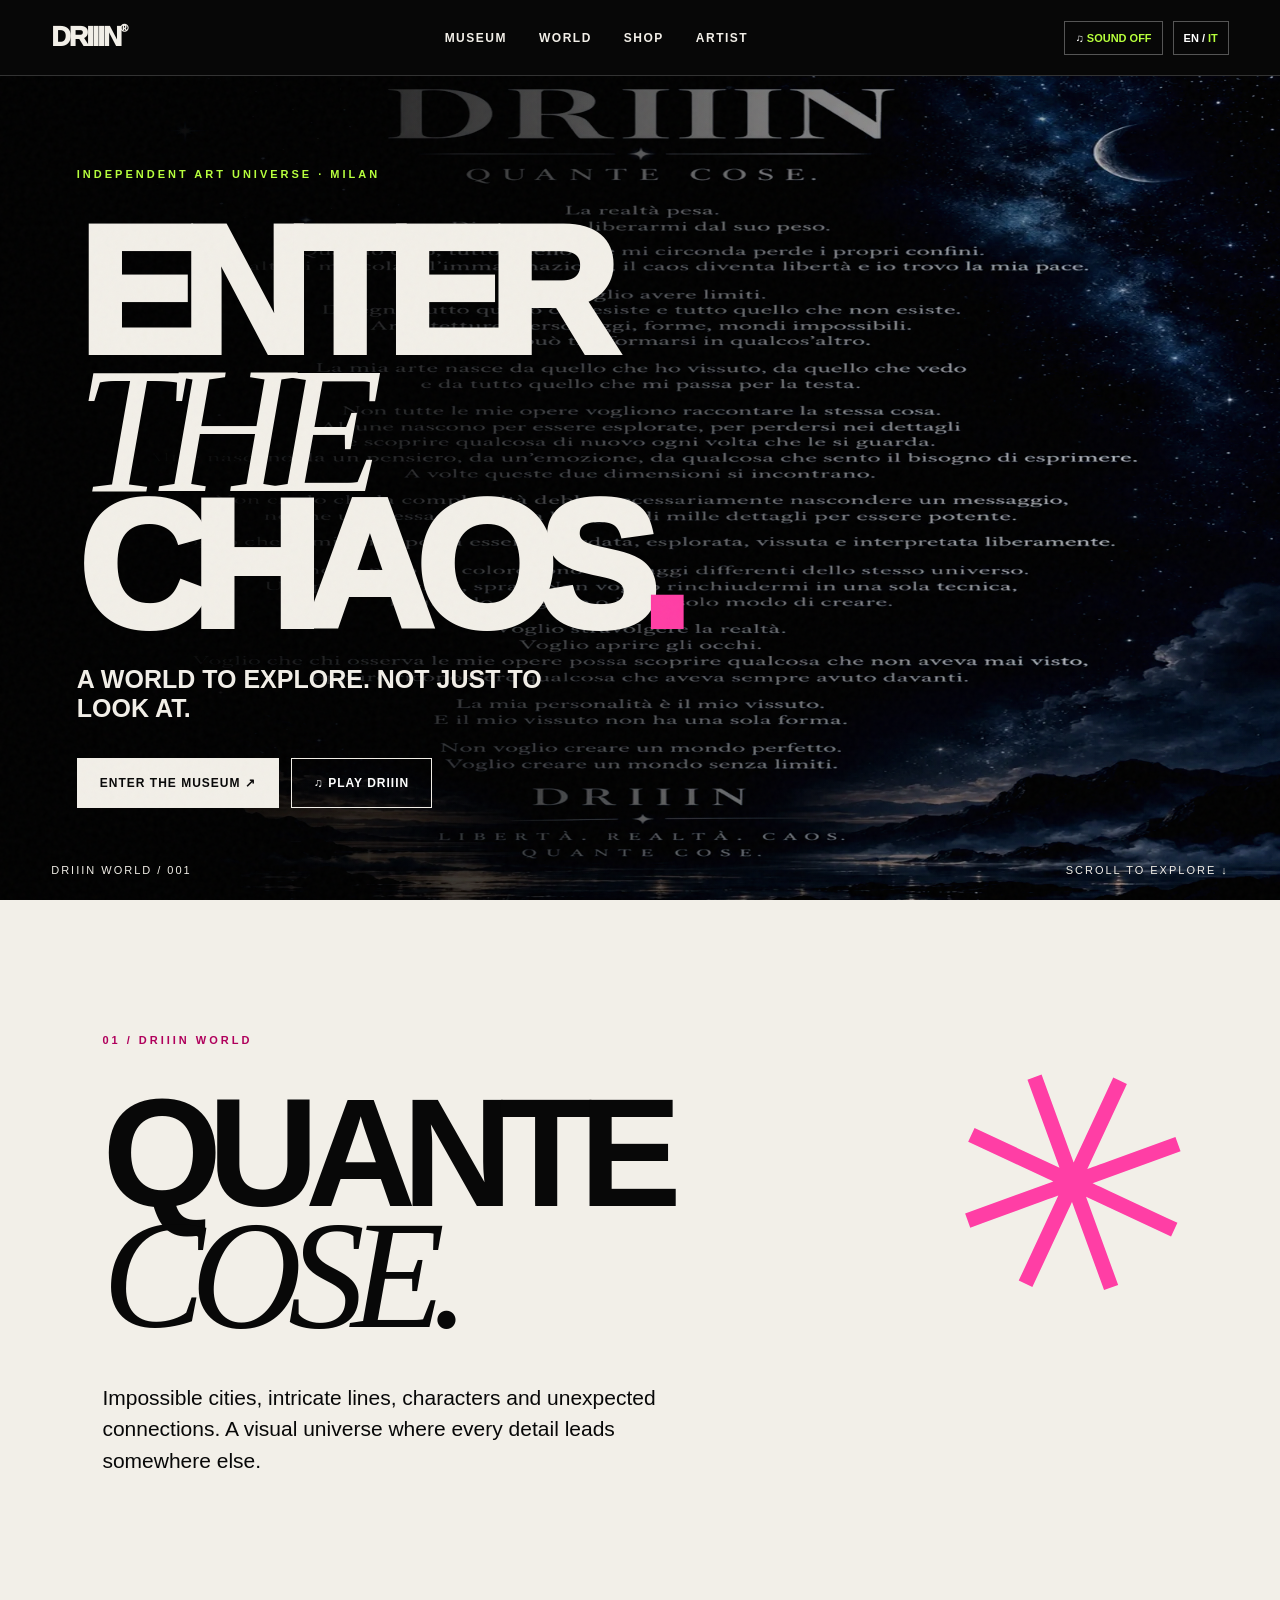
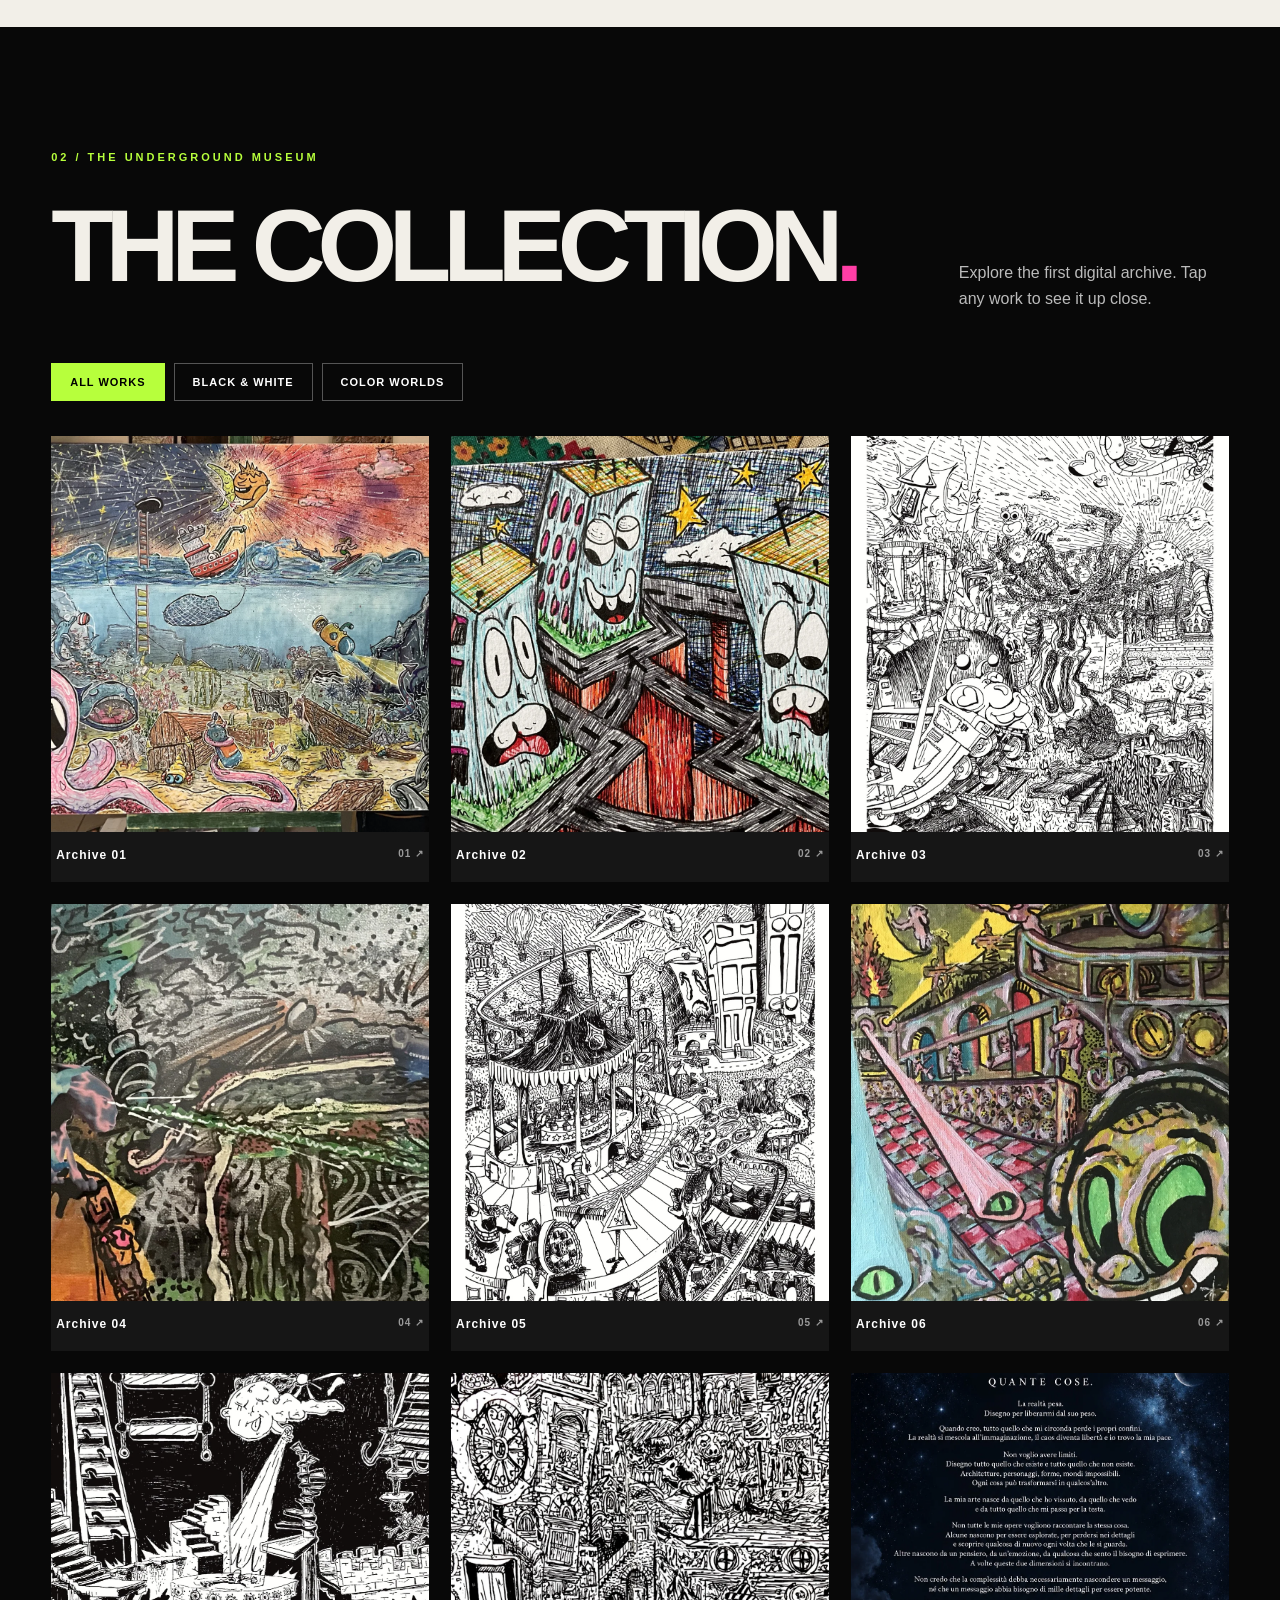
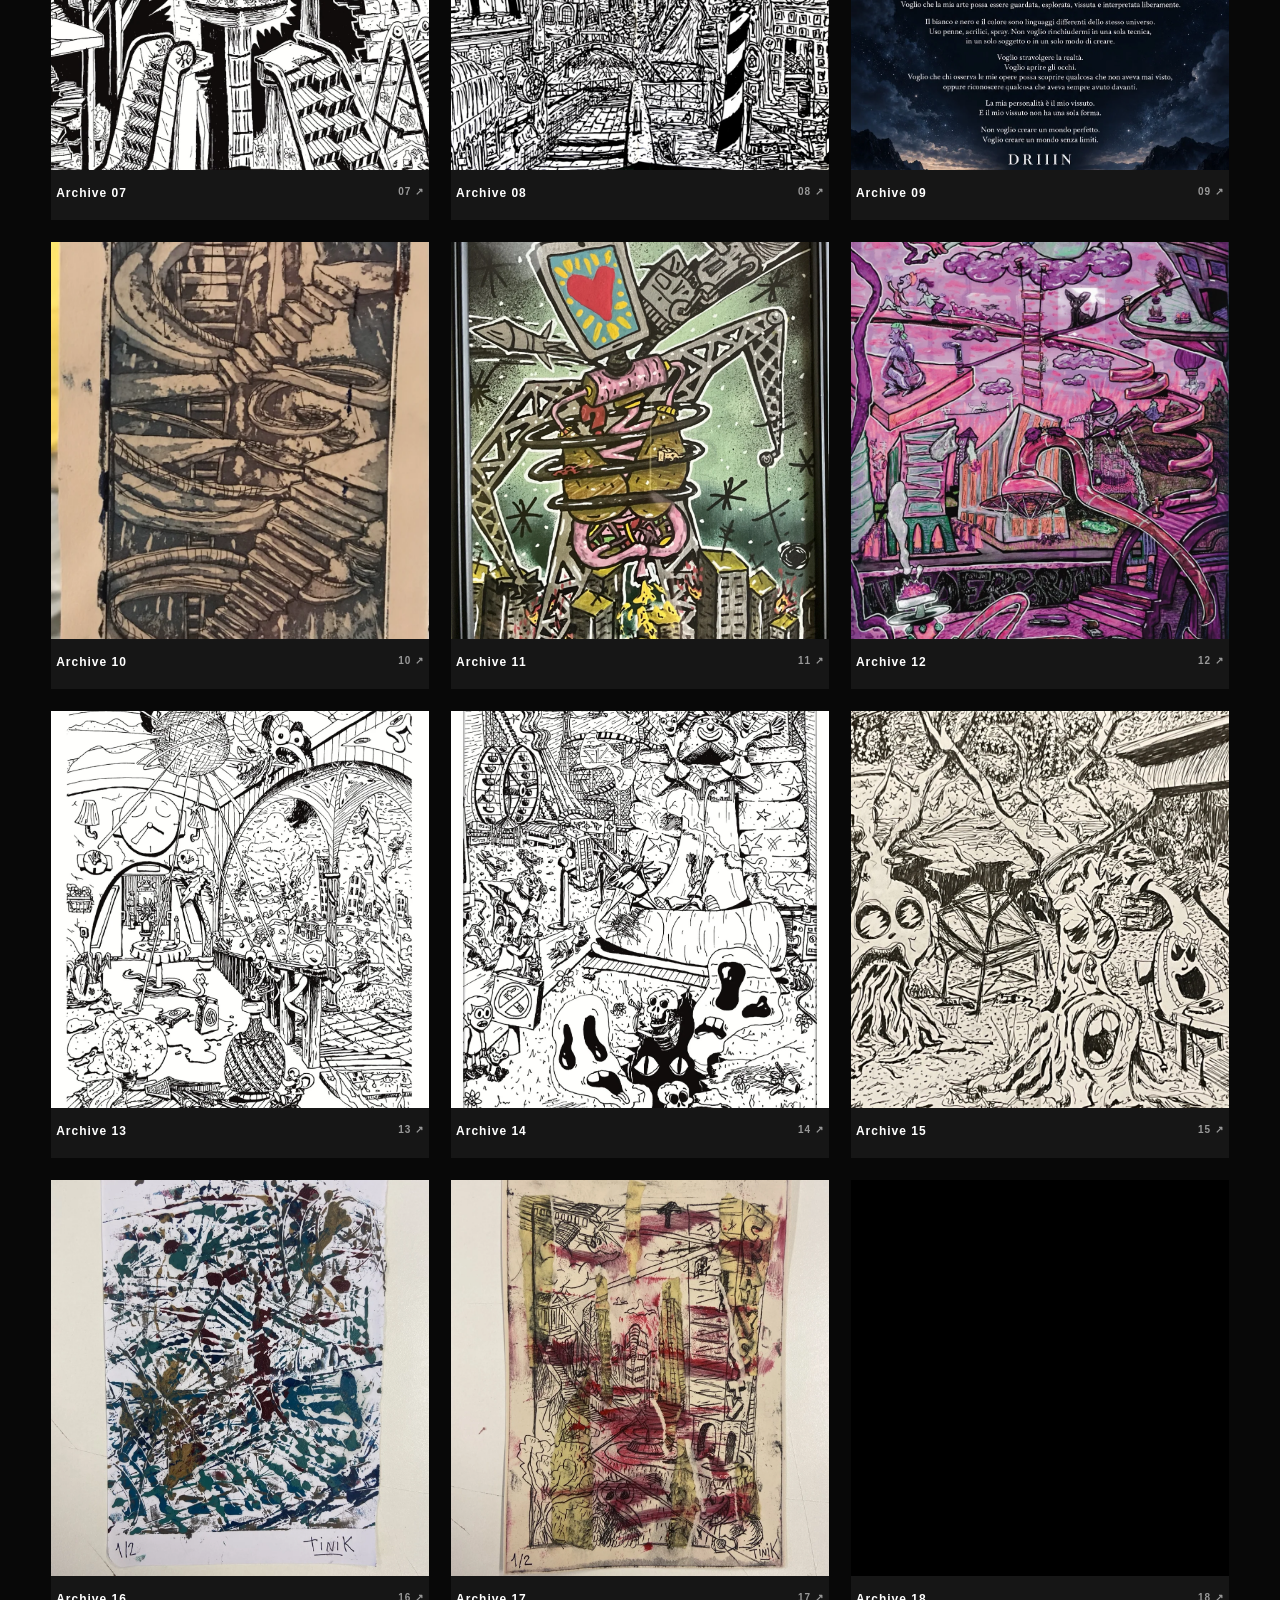
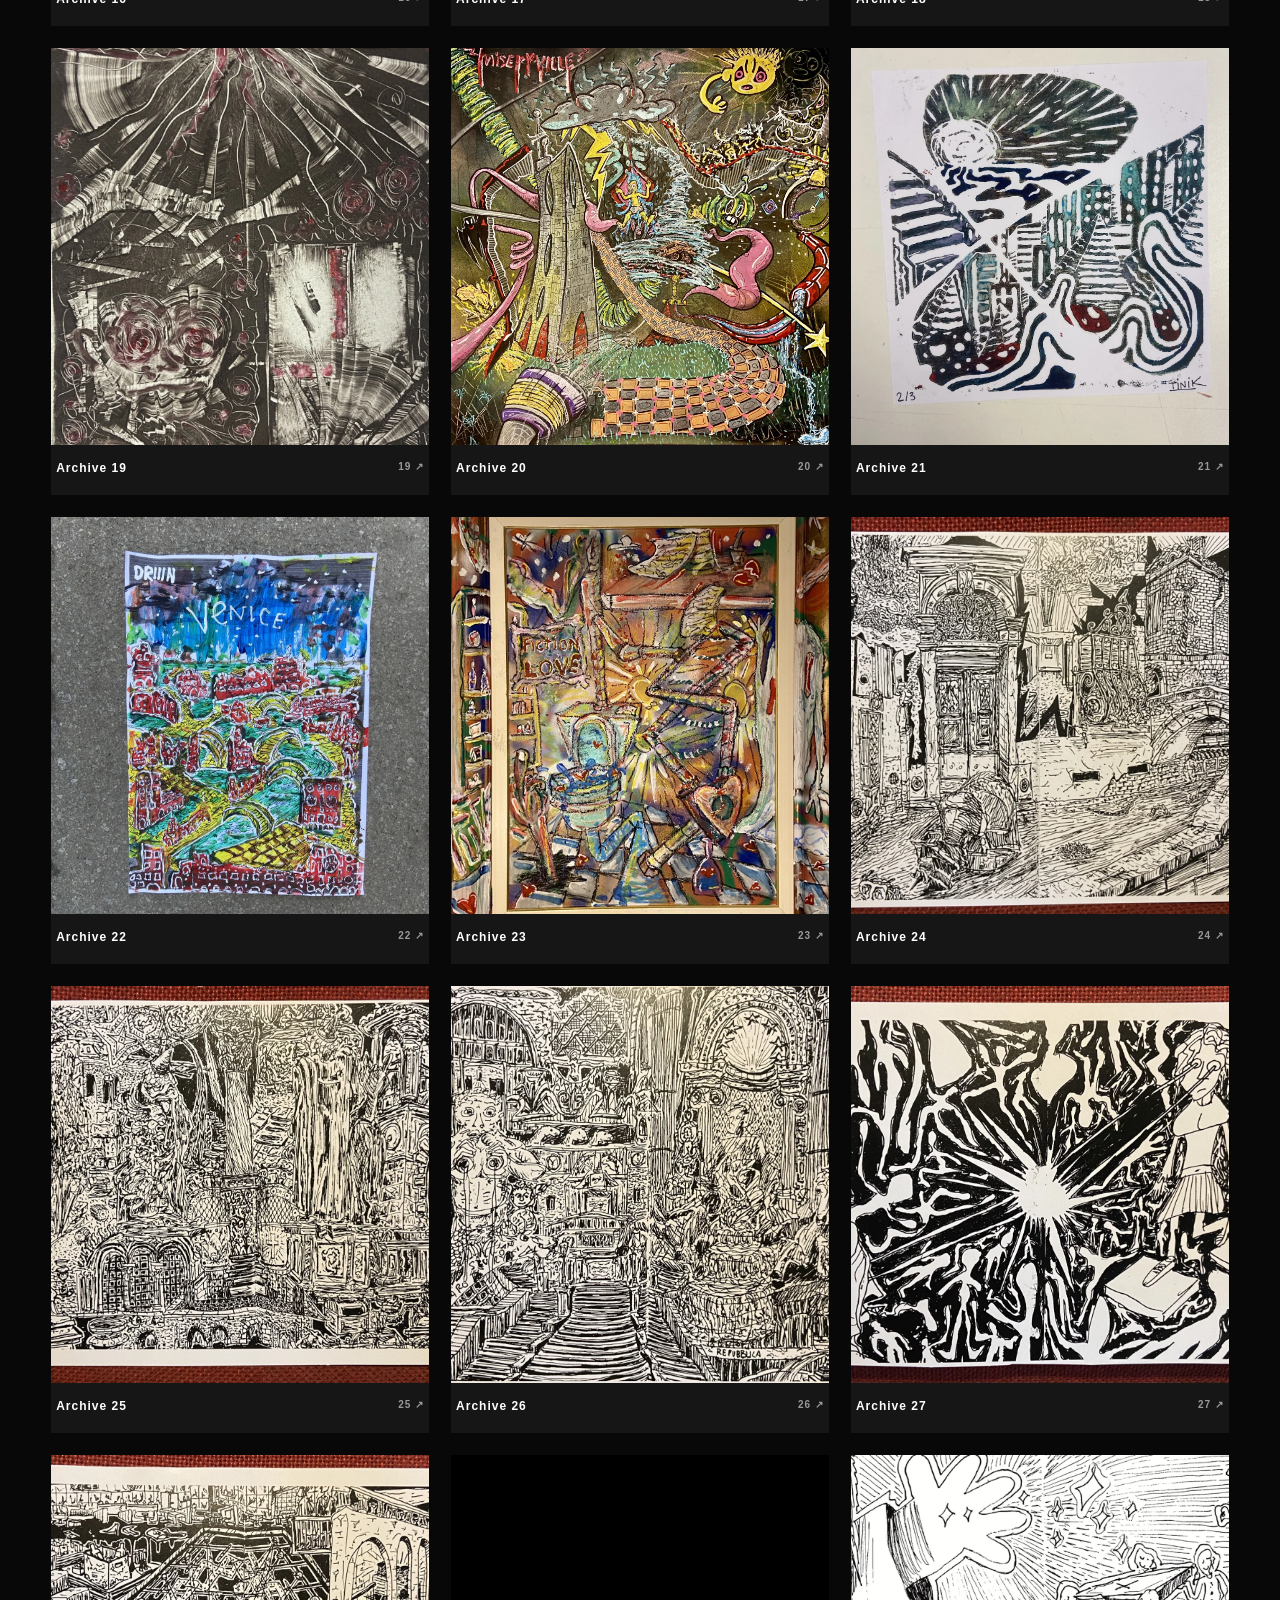
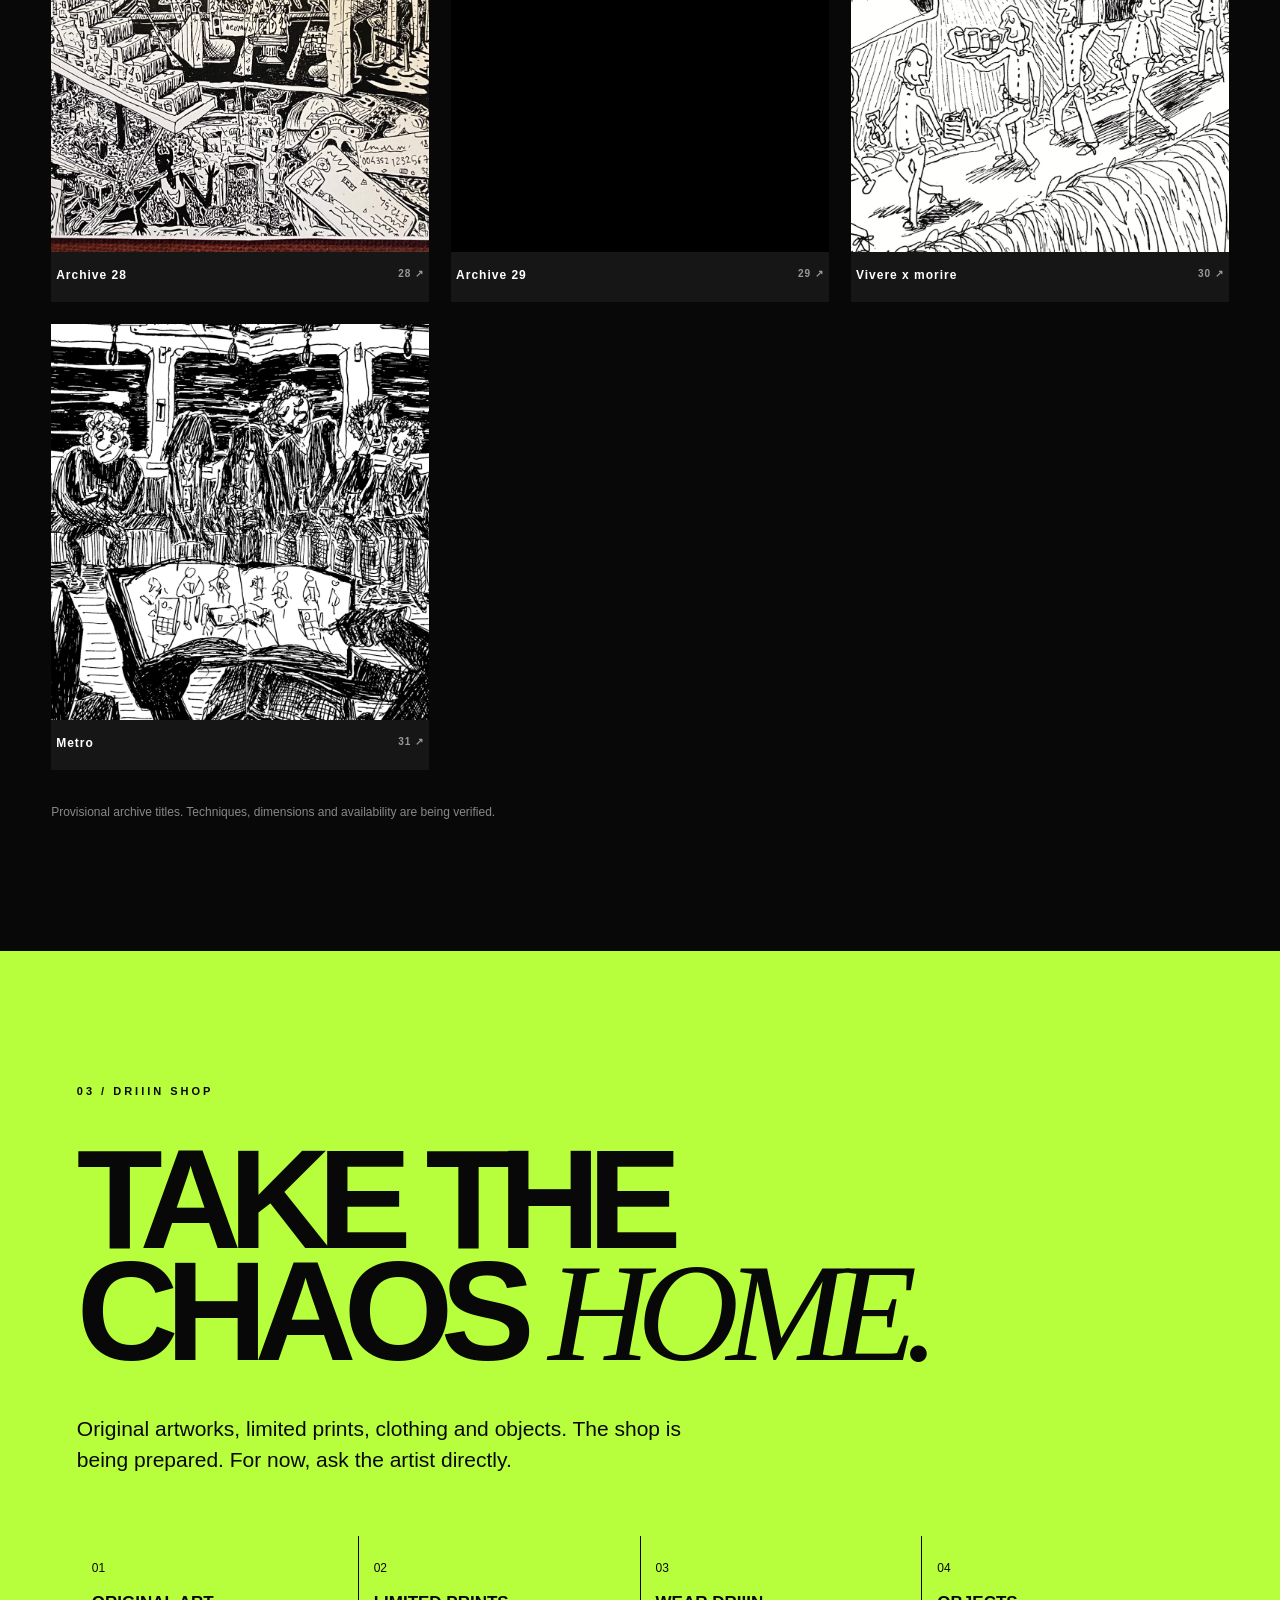
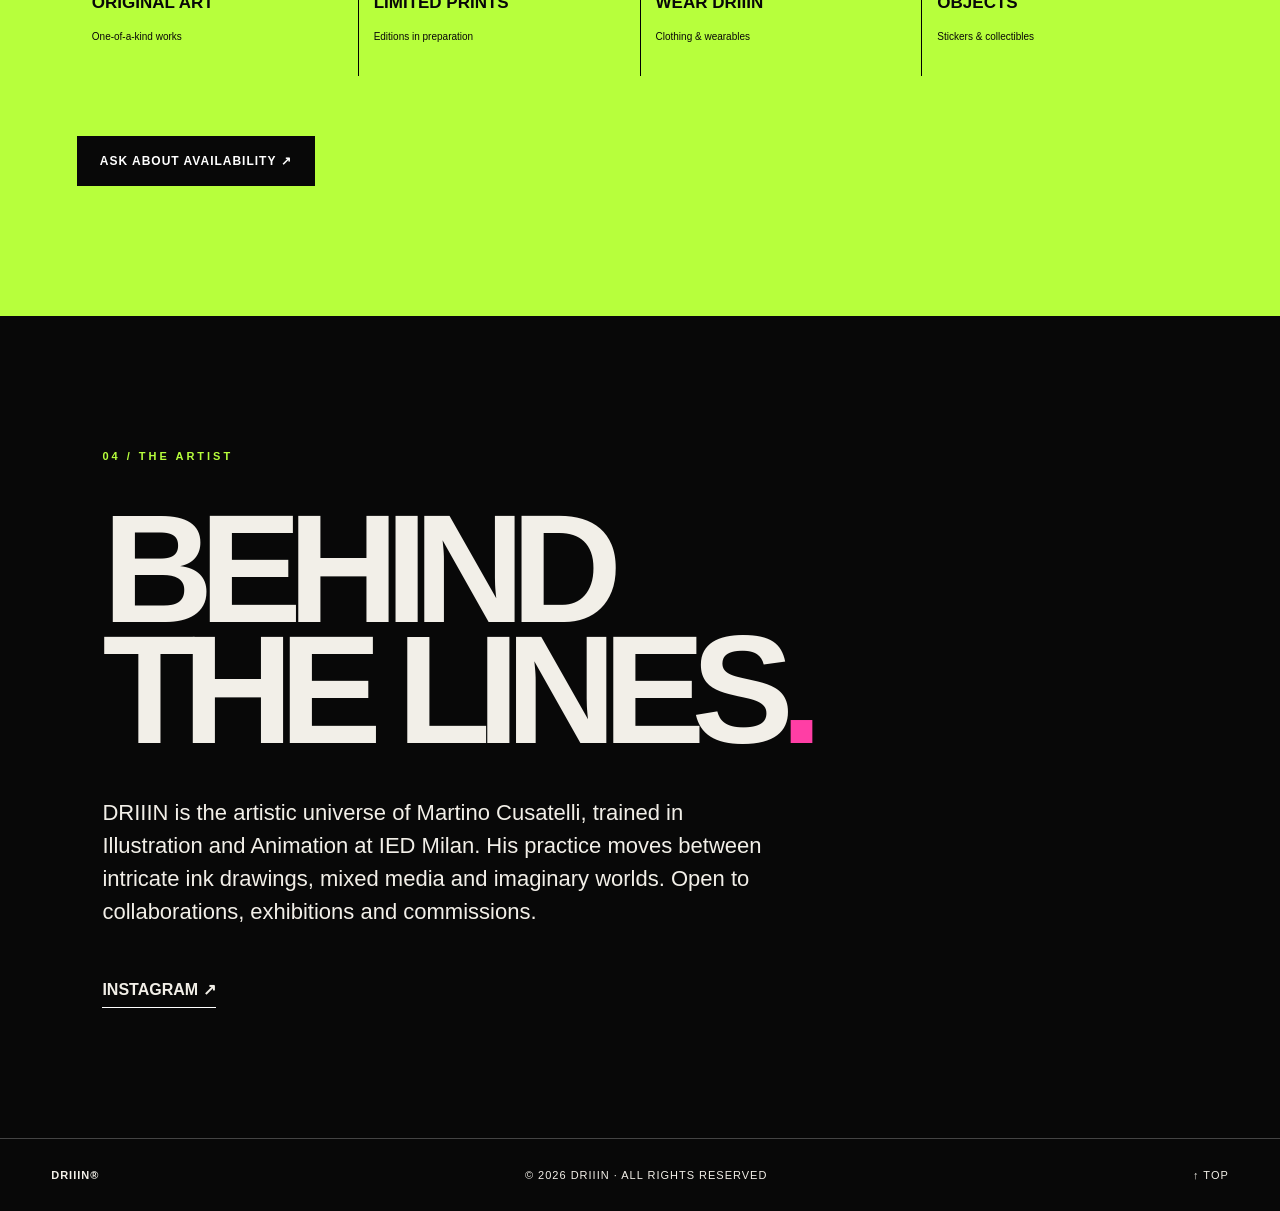
====     index.html.html @ e2775b01 "Add files via upload" ====
<!doctype html><html lang="en"><head><meta charset="utf-8"><meta name="viewport" content="width=device-width,initial-scale=1"><meta name="theme-color" content="#080808"><meta name="description" content="DRIIIN — The Underground Museum. Explore the art of Martino Cusatelli."><title>DRIIIN® — The Underground Museum</title><link rel="stylesheet" href="style.css?v=20261024-6"></head><body><div class="grain" aria-hidden="true"></div><header><a href="#home" class="logo">DRIIIN<span>®</span></a><nav aria-label="Main navigation"><a href="#museum" data-i="museum">MUSEUM</a><a href="#world" data-i="world">WORLD</a><a href="#shop" data-i="shop">SHOP</a><a href="#artist" data-i="artist">ARTIST</a></nav><div class="tools"><button id="sound" aria-label="Play DRIIIN sound">♫ <span>SOUND OFF</span></button><button id="lang" aria-label="Change language">EN / <span>IT</span></button></div></header><main><section id="home" class="hero"><div class="hero-bg"></div><div class="hero-inner"><div class="tag">INDEPENDENT ART UNIVERSE · MILAN</div><h1>ENTER<br><i>THE</i><br>CHAOS<span>.</span></h1><p data-i="intro">A world to explore. Not just to look at.</p><div class="hero-actions"><a class="pill" href="#museum" data-i="enter">ENTER THE MUSEUM ↗</a><button class="outline" id="playIntro">♫ PLAY DRIIIN</button></div></div><div class="bottomline">DRIIIN WORLD / 001 <span>SCROLL TO EXPLORE ↓</span></div></section><section id="world" class="statement"><span class="kicker">01 / DRIIIN WORLD</span><h2>QUANTE<br><em>COSE.</em></h2><p data-i="statement">Impossible cities, intricate lines, characters and unexpected connections. A visual universe where every detail leads somewhere else.</p><div class="star">✳</div></section><section id="museum" class="museum"><div class="sectionhead"><div><span class="kicker">02 / THE UNDERGROUND MUSEUM</span><h2 data-i="collection">THE COLLECTION<span class="pink">.</span></h2></div><p data-i="catalogNote">Explore the first digital archive. Tap any work to see it up close.</p></div><div class="filters" role="group" aria-label="Artwork filters"><button class="selected" data-filter="all" data-i="all">ALL WORKS</button><button data-filter="ink" data-i="ink">BLACK & WHITE</button><button data-filter="color" data-i="color">COLOR WORLDS</button></div><div id="gallery" class="grid"></div><p class="footnote" data-i="archiveNote">Provisional archive titles. Techniques, dimensions and availability are being verified.</p></section><section id="shop" class="shop"><span class="kicker">03 / DRIIIN SHOP</span><h2>TAKE THE<br>CHAOS <em>HOME.</em></h2><p data-i="shopIntro">Original artworks, limited prints, clothing and objects. The shop is being prepared. For now, ask the artist directly.</p><div class="shopgrid"><div>01 <strong>ORIGINAL ART</strong><small data-i="originals">One-of-a-kind works</small></div><div>02 <strong>LIMITED PRINTS</strong><small data-i="prints">Editions in preparation</small></div><div>03 <strong>WEAR DRIIIN</strong><small data-i="wear">Clothing & wearables</small></div><div>04 <strong>OBJECTS</strong><small data-i="objects">Stickers & collectibles</small></div></div><a class="pill" href="https://www.instagram.com/driiin_/" target="_blank" rel="noopener" data-i="inquire">ASK ABOUT AVAILABILITY ↗</a></section><section id="artist" class="artist"><span class="kicker">04 / THE ARTIST</span><h2>BEHIND<br>THE LINES<span class="pink">.</span></h2><p data-i="bio">DRIIIN is the artistic universe of Martino Cusatelli, trained in Illustration and Animation at IED Milan. His practice moves between intricate ink drawings, mixed media and imaginary worlds. Open to collaborations, exhibitions and commissions.</p><a class="textlink" href="https://www.instagram.com/driiin_/" target="_blank" rel="noopener">INSTAGRAM ↗</a></section></main><footer><b>DRIIIN®</b><span>© <span id="year"></span> DRIIIN · ALL RIGHTS RESERVED</span><a href="#home">↑ TOP</a></footer><dialog id="detail"><button class="close" id="close" aria-label="Close artwork">×</button><div class="detailgrid"><div class="artview"><img id="detailImg" alt=""><div class="zoomhint" data-i="zoom">Tap image to zoom</div></div><div class="detailtext"><span class="kicker">DRIIIN / ARCHIVE <span id="num"></span></span><h3 id="title"></h3><p id="metadata"></p><p data-i="details">Further artwork details and prices are available on request.</p><a id="ask" class="pill" href="https://www.instagram.com/driiin_/" target="_blank" rel="noopener" data-i="request">REQUEST INFORMATION ↗</a><div class="stepper"><button id="prev" aria-label="Previous artwork">←</button><button id="next" aria-label="Next artwork">→</button></div></div></div></dialog><audio id="jingle" preload="none" src="driiin-sound.mp3"></audio><script>window.DRIIIN_ARTWORKS=[{"id": 1, "title": "Archive 01", "category": "color", "image": "art-01.webp", "original": "01461E80-A09A-49DC-A1F3-7ECC0C2B293F.jpeg", "technique": "", "year": "", "dimensions": "", "availability": "inquiry"}, {"id": 2, "title": "Archive 02", "category": "color", "image": "art-02.webp", "original": "15589A97-16FD-4D30-8E4F-261B4C621248.jpeg", "technique": "", "year": "", "dimensions": "", "availability": "inquiry"}, {"id": 3, "title": "Archive 03", "category": "color", "image": "art-03.webp", "original": "1849F50F-CFE6-4472-80D6-EA33E2349BBF.jpeg", "technique": "", "year": "", "dimensions": "", "availability": "inquiry"}, {"id": 4, "title": "Archive 04", "category": "color", "image": "art-04.webp", "original": "2A45CCDE-F2C4-4B19-A37C-AB3B18741DA5.jpeg", "technique": "", "year": "", "dimensions": "", "availability": "inquiry"}, {"id": 5, "title": "Archive 05", "category": "color", "image": "art-05.webp", "original": "3A668141-2BB8-4201-A182-6F9876087A46.jpeg", "technique": "", "year": "", "dimensions": "", "availability": "inquiry"}, {"id": 6, "title": "Archive 06", "category": "color", "image": "art-06.webp", "original": "3CA2579D-2363-48A7-B0E9-282DEDA83A84.jpeg", "technique": "", "year": "", "dimensions": "", "availability": "inquiry"}, {"id": 7, "title": "Archive 07", "category": "color", "image": "art-07.webp", "original": "4818CE60-5215-437A-B83F-4B86F040120C.jpeg", "technique": "", "year": "", "dimensions": "", "availability": "inquiry"}, {"id": 8, "title": "Archive 08", "category": "color", "image": "art-08.webp", "original": "49403DDF-6825-4950-B91B-EF2A3B9A677B.jpeg", "technique": "", "year": "", "dimensions": "", "availability": "inquiry"}, {"id": 9, "title": "Archive 09", "category": "ink", "image": "art-09.webp", "original": "4E324B72-64B9-40B7-A163-12F6ABF93A61.jpeg", "technique": "", "year": "", "dimensions": "", "availability": "inquiry"}, {"id": 10, "title": "Archive 10", "category": "color", "image": "art-10.webp", "original": "70CB17AB-9711-4CD8-B174-6B7F68FC3112.jpeg", "technique": "", "year": "", "dimensions": "", "availability": "inquiry"}, {"id": 11, "title": "Archive 11", "category": "color", "image": "art-11.webp", "original": "8B419786-0556-4CB0-A42B-AC85D5859063.jpeg", "technique": "", "year": "", "dimensions": "", "availability": "inquiry"}, {"id": 12, "title": "Archive 12", "category": "color", "image": "art-12.webp", "original": "9385DF15-B351-49D2-BA11-8AEBDB7E1658.jpeg", "technique": "", "year": "", "dimensions": "", "availability": "inquiry"}, {"id": 13, "title": "Archive 13", "category": "color", "image": "art-13.webp", "original": "9C0DFF2F-A540-42C7-A44C-5359DA389350.jpeg", "technique": "", "year": "", "dimensions": "", "availability": "inquiry"}, {"id": 14, "title": "Archive 14", "category": "color", "image": "art-14.webp", "original": "A1736DF0-56C3-40DA-8703-ED30B12191B4.jpeg", "technique": "", "year": "", "dimensions": "", "availability": "inquiry"}, {"id": 15, "title": "Archive 15", "category": "color", "image": "art-15.webp", "original": "B5F85359-D953-4E7F-84E5-17F805557622.jpeg", "technique": "", "year": "", "dimensions": "", "availability": "inquiry"}, {"id": 16, "title": "Archive 16", "category": "color", "image": "art-16.webp", "original": "BBC00F82-BF19-4C9A-B682-4AA2840668CF.jpeg", "technique": "", "year": "", "dimensions": "", "availability": "inquiry"}, {"id": 17, "title": "Archive 17", "category": "color", "image": "art-17.webp", "original": "CE661053-0B1A-40C5-B1D9-587DF91B3434.jpeg", "technique": "", "year": "", "dimensions": "", "availability": "inquiry"}, {"id": 18, "title": "Archive 18", "category": "ink", "image": "art-18.webp", "original": "D999A680-21AA-400E-8FDF-46FB6A39886C.png", "technique": "", "year": "", "dimensions": "", "availability": "inquiry"}, {"id": 19, "title": "Archive 19", "category": "color", "image": "art-19.webp", "original": "F0D96041-AD16-499F-924A-FD3024F1B871.jpeg", "technique": "", "year": "", "dimensions": "", "availability": "inquiry"}, {"id": 20, "title": "Archive 20", "category": "color", "image": "art-20.webp", "original": "F44DBEF2-5C2C-4DF4-91FA-69A1BA440836.jpeg", "technique": "", "year": "", "dimensions": "", "availability": "inquiry"}, {"id": 21, "title": "Archive 21", "category": "color", "image": "art-21.webp", "original": "F4F22984-D484-482C-A1AB-ACCEB38C86B2.jpeg", "technique": "", "year": "", "dimensions": "", "availability": "inquiry"}, {"id": 22, "title": "Archive 22", "category": "ink", "image": "art-22.webp", "original": "IMG_0127.jpeg", "technique": "", "year": "", "dimensions": "", "availability": "inquiry"}, {"id": 23, "title": "Archive 23", "category": "color", "image": "art-23.webp", "original": "IMG_0713.jpeg", "technique": "", "year": "", "dimensions": "", "availability": "inquiry"}, {"id": 24, "title": "Archive 24", "category": "color", "image": "art-24.webp", "original": "IMG_0839.jpeg", "technique": "", "year": "", "dimensions": "", "availability": "inquiry"}, {"id": 25, "title": "Archive 25", "category": "color", "image": "art-25.webp", "original": "IMG_0841.jpeg", "technique": "", "year": "", "dimensions": "", "availability": "inquiry"}, {"id": 26, "title": "Archive 26", "category": "color", "image": "art-26.webp", "original": "IMG_0842.jpeg", "technique": "", "year": "", "dimensions": "", "availability": "inquiry"}, {"id": 27, "title": "Archive 27", "category": "color", "image": "art-27.webp", "original": "IMG_0844.jpeg", "technique": "", "year": "", "dimensions": "", "availability": "inquiry"}, {"id": 28, "title": "Archive 28", "category": "color", "image": "art-28.webp", "original": "IMG_0845.jpeg", "technique": "", "year": "", "dimensions": "", "availability": "inquiry"}, {"id": 29, "title": "Archive 29", "category": "ink", "image": "art-29.webp", "original": "IMG_1060.png", "technique": "", "year": "", "dimensions": "", "availability": "inquiry"}, {"id": 30, "title": "Vivere x morire", "category": "color", "image": "art-30.webp", "original": "Vivere x morire.jpeg", "technique": "", "year": "", "dimensions": "", "availability": "inquiry"}, {"id": 31, "title": "Metro", "category": "color", "image": "art-31.webp", "original": "metro.jpeg", "technique": "", "year": "", "dimensions": "", "availability": "inquiry"}];</script><script>
const T={en:{museum:'MUSEUM',world:'WORLD',shop:'SHOP',artist:'ARTIST',intro:'A world to explore. Not just to look at.',enter:'ENTER THE MUSEUM ↗',statement:'Impossible cities, intricate lines, characters and unexpected connections. A visual universe where every detail leads somewhere else.',collection:'THE COLLECTION<span class="pink">.</span>',catalogNote:'Explore the first digital archive. Tap any work to see it up close.',all:'ALL WORKS',ink:'BLACK & WHITE',color:'COLOR WORLDS',archiveNote:'Provisional archive titles. Techniques, dimensions and availability are being verified.',shopIntro:'Original artworks, limited prints, clothing and objects. The shop is being prepared. For now, ask the artist directly.',originals:'One-of-a-kind works',prints:'Editions in preparation',wear:'Clothing & wearables',objects:'Stickers & collectibles',inquire:'ASK ABOUT AVAILABILITY ↗',bio:'DRIIIN is the artistic universe of Martino Cusatelli, trained in Illustration and Animation at IED Milan. His practice moves between intricate ink drawings, mixed media and imaginary worlds. Open to collaborations, exhibitions and commissions.',zoom:'Tap image to zoom',details:'Further artwork details and prices are available on request.',request:'REQUEST INFORMATION ↗',pending:'Details being verified',sound:'SOUND OFF'},it:{museum:'MUSEO',world:'UNIVERSO',shop:'NEGOZIO',artist:'ARTISTA',intro:'Un mondo da esplorare. Non solo da guardare.',enter:'ENTRA NEL MUSEO ↗',statement:'Città impossibili, linee intricate, personaggi e connessioni inattese. Un universo visivo dove ogni dettaglio conduce altrove.',collection:'LA COLLEZIONE<span class="pink">.</span>',catalogNote:'Esplora il primo archivio digitale. Tocca un’opera per osservarla da vicino.',all:'TUTTE LE OPERE',ink:'BIANCO E NERO',color:'MONDI A COLORI',archiveNote:'Titoli provvisori dell’archivio. Tecniche, dimensioni e disponibilità sono da verificare.',shopIntro:'Opere originali, stampe limitate, abbigliamento e oggetti. Lo shop è in preparazione. Per ora contatta direttamente l’artista.',originals:'Opere uniche',prints:'Edizioni in preparazione',wear:'Abbigliamento e accessori',objects:'Sticker e oggetti',inquire:'CHIEDI DISPONIBILITÀ ↗',bio:'DRIIIN è l’universo artistico di Martino Cusatelli, formato in Illustrazione e Animazione allo IED di Milano. La sua ricerca attraversa disegni a penna intricati, tecniche miste e mondi immaginari. Disponibile per collaborazioni, mostre e commissioni.',zoom:'Tocca l’immagine per ingrandire',details:'Ulteriori dettagli e prezzi delle opere sono disponibili su richiesta.',request:'RICHIEDI INFORMAZIONI ↗',pending:'Dettagli da verificare',sound:'AUDIO SPENTO'}};let lang=localStorage.getItem('driiin-lang')==='it'?'it':'en',arts=[],filtered=[],current=0,filter='all';const $=s=>document.querySelector(s);function translate(){document.documentElement.lang=lang;document.querySelectorAll('[data-i]').forEach(e=>e.innerHTML=T[lang][e.dataset.i]);$('#lang').innerHTML=lang==='en'?'EN / <span>IT</span>':'<span>EN</span> / IT';$('#sound span').textContent=$('#jingle').paused?(lang==='en'?'SOUND OFF':'AUDIO SPENTO'):(lang==='en'?'SOUND ON':'AUDIO ATTIVO');render()}function render(){filtered=arts.filter(a=>filter==='all'||a.category===filter);$('#gallery').innerHTML='';filtered.forEach((a,i)=>{const b=document.createElement('button');b.className='card';b.innerHTML=`<div class="frame"><img loading="lazy" src="${a.image}" alt="DRIIIN artwork ${a.id}"></div><div class="caption"><span>${a.title.startsWith('Archive')&&lang==='it'?'Archivio '+String(a.id).padStart(2,'0'):a.title}</span><small>${String(a.id).padStart(2,'0')} ↗</small></div>`;b.onclick=()=>show(i);$('#gallery').appendChild(b)})}function show(i){current=(i+filtered.length)%filtered.length;const a=filtered[current];$('#detailImg').src=a.image;$('#detailImg').alt=a.title;$('#detailImg').classList.remove('zoomed');$('#num').textContent=String(a.id).padStart(2,'0');$('#title').textContent=a.title.startsWith('Archive')&&lang==='it'?'Archivio '+String(a.id).padStart(2,'0'):a.title;$('#metadata').textContent=T[lang].pending;translateDetail();$('#detail').showModal()}function translateDetail(){if(!filtered.length)return;const a=filtered[current];$('#metadata').textContent=T[lang].pending;$('#title').textContent=a.title.startsWith('Archive')&&lang==='it'?'Archivio '+String(a.id).padStart(2,'0'):a.title}$('#lang').onclick=()=>{lang=lang==='en'?'it':'en';localStorage.setItem('driiin-lang',lang);translate();if($('#detail').open)translateDetail()};document.querySelectorAll('[data-filter]').forEach(b=>b.onclick=()=>{filter=b.dataset.filter;document.querySelectorAll('[data-filter]').forEach(x=>x.classList.toggle('selected',x===b));render()});$('#close').onclick=()=>$('#detail').close();$('#detail').onclick=e=>{if(e.target===$('#detail'))$('#detail').close()};$('#prev').onclick=()=>show(current-1);$('#next').onclick=()=>show(current+1);$('#detailImg').onclick=e=>e.target.classList.toggle('zoomed');const audio=$('#jingle');function play(){audio.currentTime=0;audio.play().then(()=>{$('#sound span').textContent=lang==='en'?'SOUND ON':'AUDIO ATTIVO'}).catch(()=>{})}$('#sound').onclick=()=>{if(audio.paused)play();else{audio.pause();audio.currentTime=0;translate()}};$('#playIntro').onclick=play;audio.onended=()=>translate();$('#year').textContent=new Date().getFullYear();arts=window.DRIIIN_ARTWORKS||[];translate();
</script></body></html>
---- style.css ----
*{box-sizing:border-box}html{scroll-behavior:smooth}body{margin:0;background:#080808;color:#f2efe8;font-family:Arial,Helvetica,sans-serif}button,a{font:inherit}a{color:inherit;text-decoration:none}button{cursor:pointer}.grain{position:fixed;inset:0;pointer-events:none;opacity:.12;z-index:10;background-image:url("data:image/svg+xml,%3Csvg viewBox='0 0 180 180' xmlns='http://www.w3.org/2000/svg'%3E%3Cfilter id='n'%3E%3CfeTurbulence type='fractalNoise' baseFrequency='.9' numOctaves='3' stitchTiles='stitch'/%3E%3C/filter%3E%3Crect width='100%25' height='100%25' filter='url(%23n)' opacity='.25'/%3E%3C/svg%3E")}header{height:76px;display:flex;align-items:center;justify-content:space-between;padding:0 4vw;position:sticky;top:0;background:#080808ed;z-index:20;border-bottom:1px solid #333}.logo{font-size:27px;font-weight:1000;letter-spacing:-2px}.logo span{font-size:11px;vertical-align:top;letter-spacing:0}nav{display:flex;gap:2.5vw;font-size:12px;font-weight:800;letter-spacing:1.5px}.tools{display:flex;gap:10px}.tools button{border:1px solid #555;background:transparent;color:#fff;padding:10px;font-size:11px;font-weight:800}.tools button span{color:#b7ff3c}.hero{min-height:calc(100svh - 76px);position:relative;display:flex;align-items:center;overflow:hidden}.hero-bg{position:absolute;inset:0;background:linear-gradient(90deg,#080808 5%,#080808aa 45%,#08080811 100%),url('HERO.webp') center/cover;filter:contrast(1.15);opacity:.9}.hero-inner{position:relative;padding:6vw;max-width:900px}.tag,.kicker{font-size:11px;letter-spacing:3px;font-weight:800;color:#b7ff3c}.hero h1{font-size:clamp(84px,14vw,220px);line-height:.76;letter-spacing:-.095em;margin:45px 0 30px;font-weight:1000}.hero h1 i{font-family:Georgia,serif;font-weight:400;letter-spacing:-.09em}.hero h1 span,.pink{color:#ff3ea5}.hero p{font-size:clamp(16px,2vw,25px);text-transform:uppercase;max-width:500px;font-weight:700}.hero-actions{display:flex;flex-wrap:wrap;gap:12px;margin-top:35px}.pill,.outline{display:inline-block;padding:17px 22px;border:1px solid #f2efe8;font-size:12px;font-weight:900;letter-spacing:1px}.pill{background:#f2efe8;color:#080808}.outline{background:transparent;color:#fff}.bottomline{position:absolute;bottom:24px;left:4vw;right:4vw;display:flex;justify-content:space-between;font-size:11px;letter-spacing:2px}.statement{padding:130px 8vw;position:relative;min-height:570px;background:#f2efe8;color:#080808;overflow:hidden}.statement .kicker{color:#b0005c}.statement h2,.shop h2,.artist h2{font-size:clamp(76px,12vw,175px);letter-spacing:-.09em;line-height:.79;margin:45px 0}.statement h2 em,.shop h2 em{font-family:Georgia,serif;font-weight:400}.statement p{max-width:570px;font-size:21px;line-height:1.5}.star{position:absolute;right:6vw;top:15%;font-size:clamp(120px,24vw,360px);color:#ff3ea5;transform:rotate(-20deg)}.museum{padding:120px 4vw}.sectionhead{display:flex;align-items:end;justify-content:space-between;gap:30px}.sectionhead h2{font-size:clamp(55px,8vw,120px);letter-spacing:-.08em;line-height:1;margin:30px 0}.sectionhead p{max-width:270px;color:#bbb;line-height:1.6}.filters{display:flex;flex-wrap:wrap;gap:9px;margin:35px 0}.filters button{background:transparent;color:#fff;border:1px solid #555;padding:12px 18px;font-size:11px;font-weight:800;letter-spacing:1px}.filters button.selected{background:#b7ff3c;color:#000;border-color:#b7ff3c}.grid{display:grid;grid-template-columns:repeat(3,minmax(0,1fr));gap:22px}.card{border:0;padding:0;background:#161616;text-align:left;color:#fff;overflow:hidden}.card .frame{height:clamp(240px,31vw,500px);overflow:hidden;background:#222;display:flex;align-items:center;justify-content:center}.card img{width:100%;height:100%;object-fit:cover;transition:transform .5s}.card:hover img{transform:scale(1.06)}.card .caption{padding:16px 5px 20px;display:flex;justify-content:space-between;font-size:12px;letter-spacing:1px;font-weight:800}.card .caption small{color:#999}.footnote{color:#888;font-size:12px;margin-top:35px}.shop{padding:130px 6vw;background:#b7ff3c;color:#080808}.shop .kicker{color:#080808}.shop h2{font-size:clamp(70px,11vw,160px)}.shop>p{max-width:650px;font-size:21px;line-height:1.5}.shopgrid{display:grid;grid-template-columns:repeat(4,1fr);gap:1px;background:#000;margin:60px 0}.shopgrid div{background:#b7ff3c;padding:25px 15px;min-height:140px;font-size:12px}.shopgrid strong,.shopgrid small{display:block;margin-top:18px}.shopgrid strong{font-size:17px}.shop .pill{background:#080808;color:#fff;border-color:#080808}.artist{padding:130px 8vw;min-height:650px}.artist p{max-width:680px;font-size:22px;line-height:1.5}.textlink{display:inline-block;margin-top:30px;border-bottom:1px solid #fff;padding-bottom:8px;font-weight:900}footer{border-top:1px solid #444;padding:30px 4vw;display:flex;justify-content:space-between;gap:20px;font-size:11px;letter-spacing:1px}dialog{background:#111;color:#fff;border:1px solid #555;width:min(1250px,96vw);max-height:94vh;padding:35px}dialog::backdrop{background:#000e}.close{position:absolute;right:12px;top:8px;color:#fff;background:transparent;border:0;font-size:35px;z-index:2}.detailgrid{display:grid;grid-template-columns:1.3fr 1fr;gap:35px}.artview{max-height:77vh;overflow:auto;background:#222;text-align:center}.artview img{width:100%;height:auto;display:block;cursor:zoom-in}.artview img.zoomed{width:180%;max-width:none;cursor:zoom-out}.zoomhint{font-size:11px;color:#aaa;padding:8px}.detailtext{padding:25px 12px}.detailtext h3{font-size:clamp(36px,5vw,70px);line-height:.9;letter-spacing:-.06em}.detailtext p{line-height:1.7;color:#ccc}.stepper{display:flex;gap:15px;margin-top:50px}.stepper button{background:#222;color:#fff;border:1px solid #777;padding:12px 24px;font-size:20px}@media(max-width:800px){header{height:auto;min-height:72px;flex-wrap:wrap;padding:12px 4vw;gap:14px}nav{order:3;width:100%;justify-content:space-between;gap:8px}nav a{font-size:10px}.hero{min-height:75svh}.hero-bg{background:linear-gradient(90deg,#080808d9,#08080855),url('HERO.webp') center/cover}.hero h1{font-size:clamp(75px,17vw,130px)}.statement{padding:85px 6vw}.star{opacity:.18}.sectionhead{display:block}.grid{grid-template-columns:repeat(2,1fr);gap:10px}.card .frame{height:42vw}.shopgrid{grid-template-columns:repeat(2,1fr)}.detailgrid{grid-template-columns:1fr}.artview{max-height:45vh}.artist,.shop,.museum{padding:75px 5vw}dialog{padding:20px}.bottomline{font-size:9px}}@media(max-width:450px){.grid{grid-template-columns:1fr}.card .frame{height:90vw}.logo{font-size:23px}.tools button{font-size:10px;padding:8px}.hero h1{font-size:19vw}.shopgrid strong{font-size:13px}footer{flex-wrap:wrap}}@media(prefers-reduced-motion:reduce){html{scroll-behavior:auto}.card img{transition:none}}
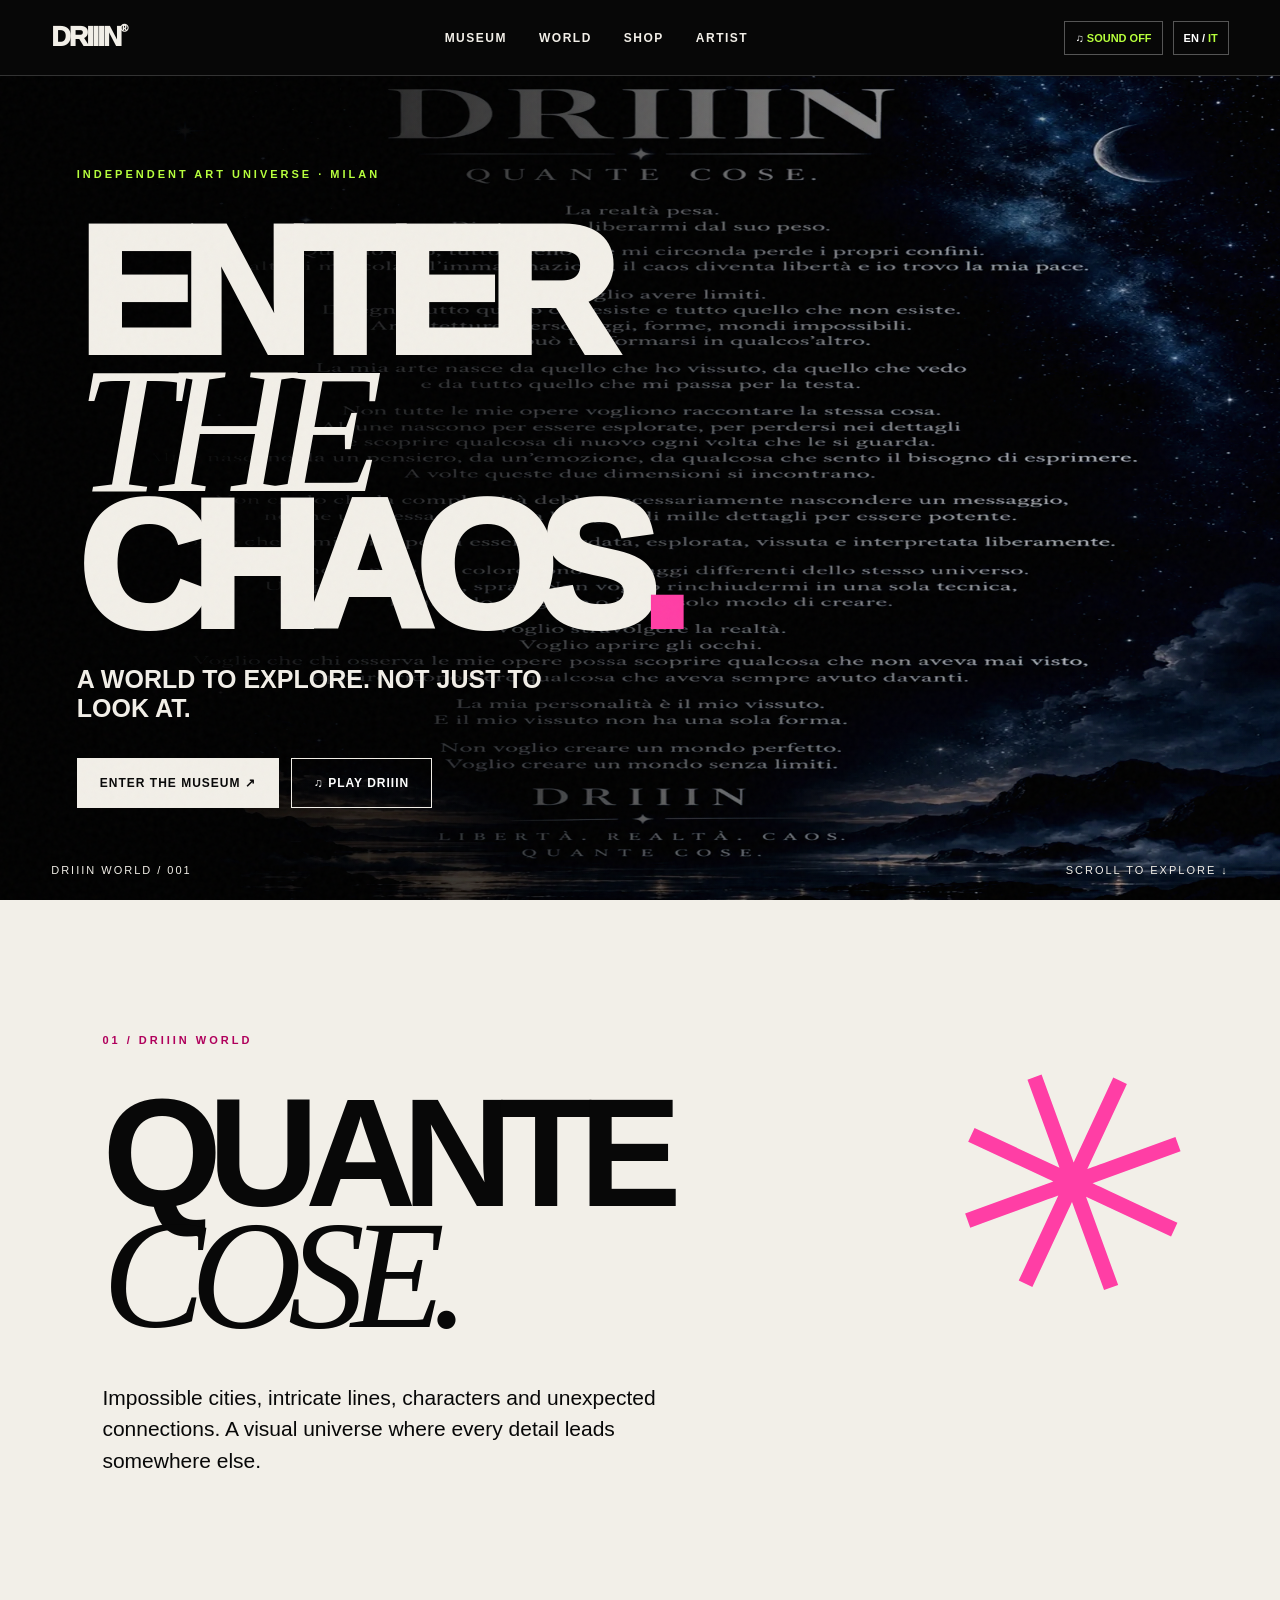
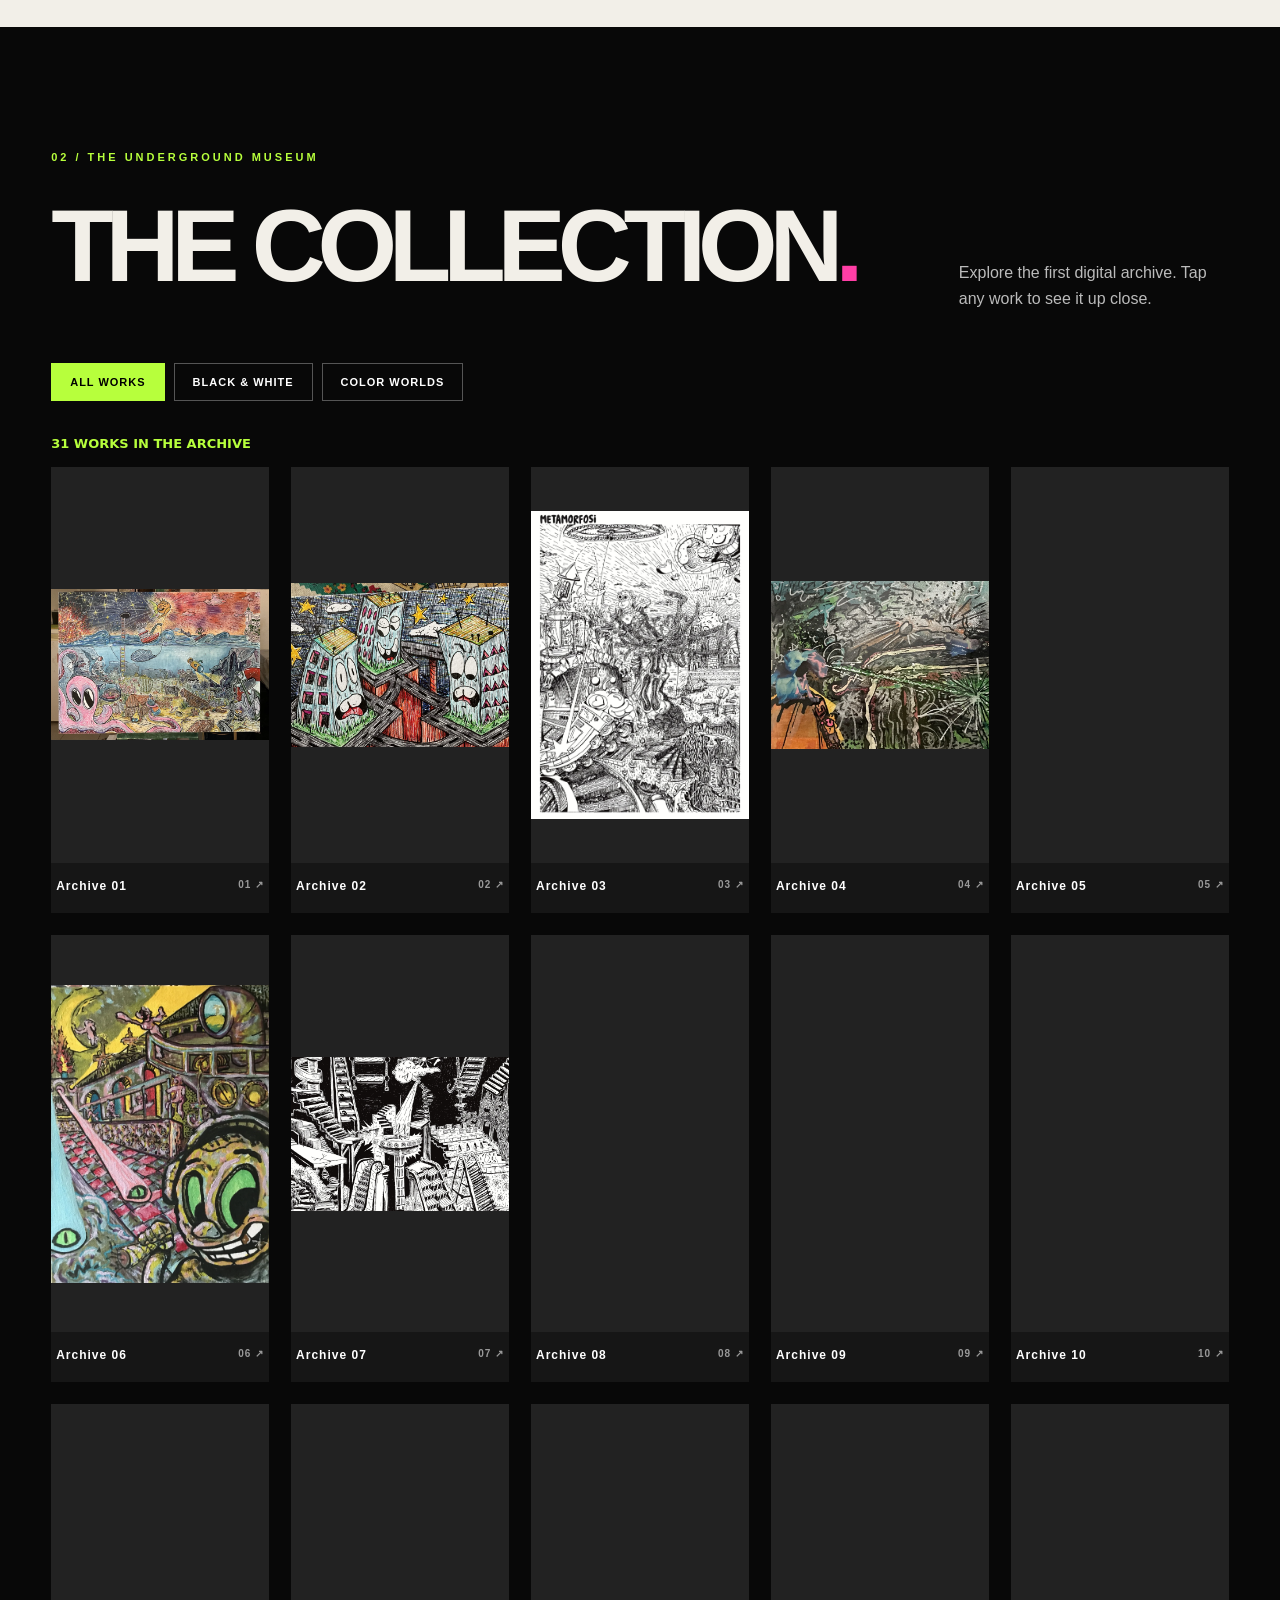
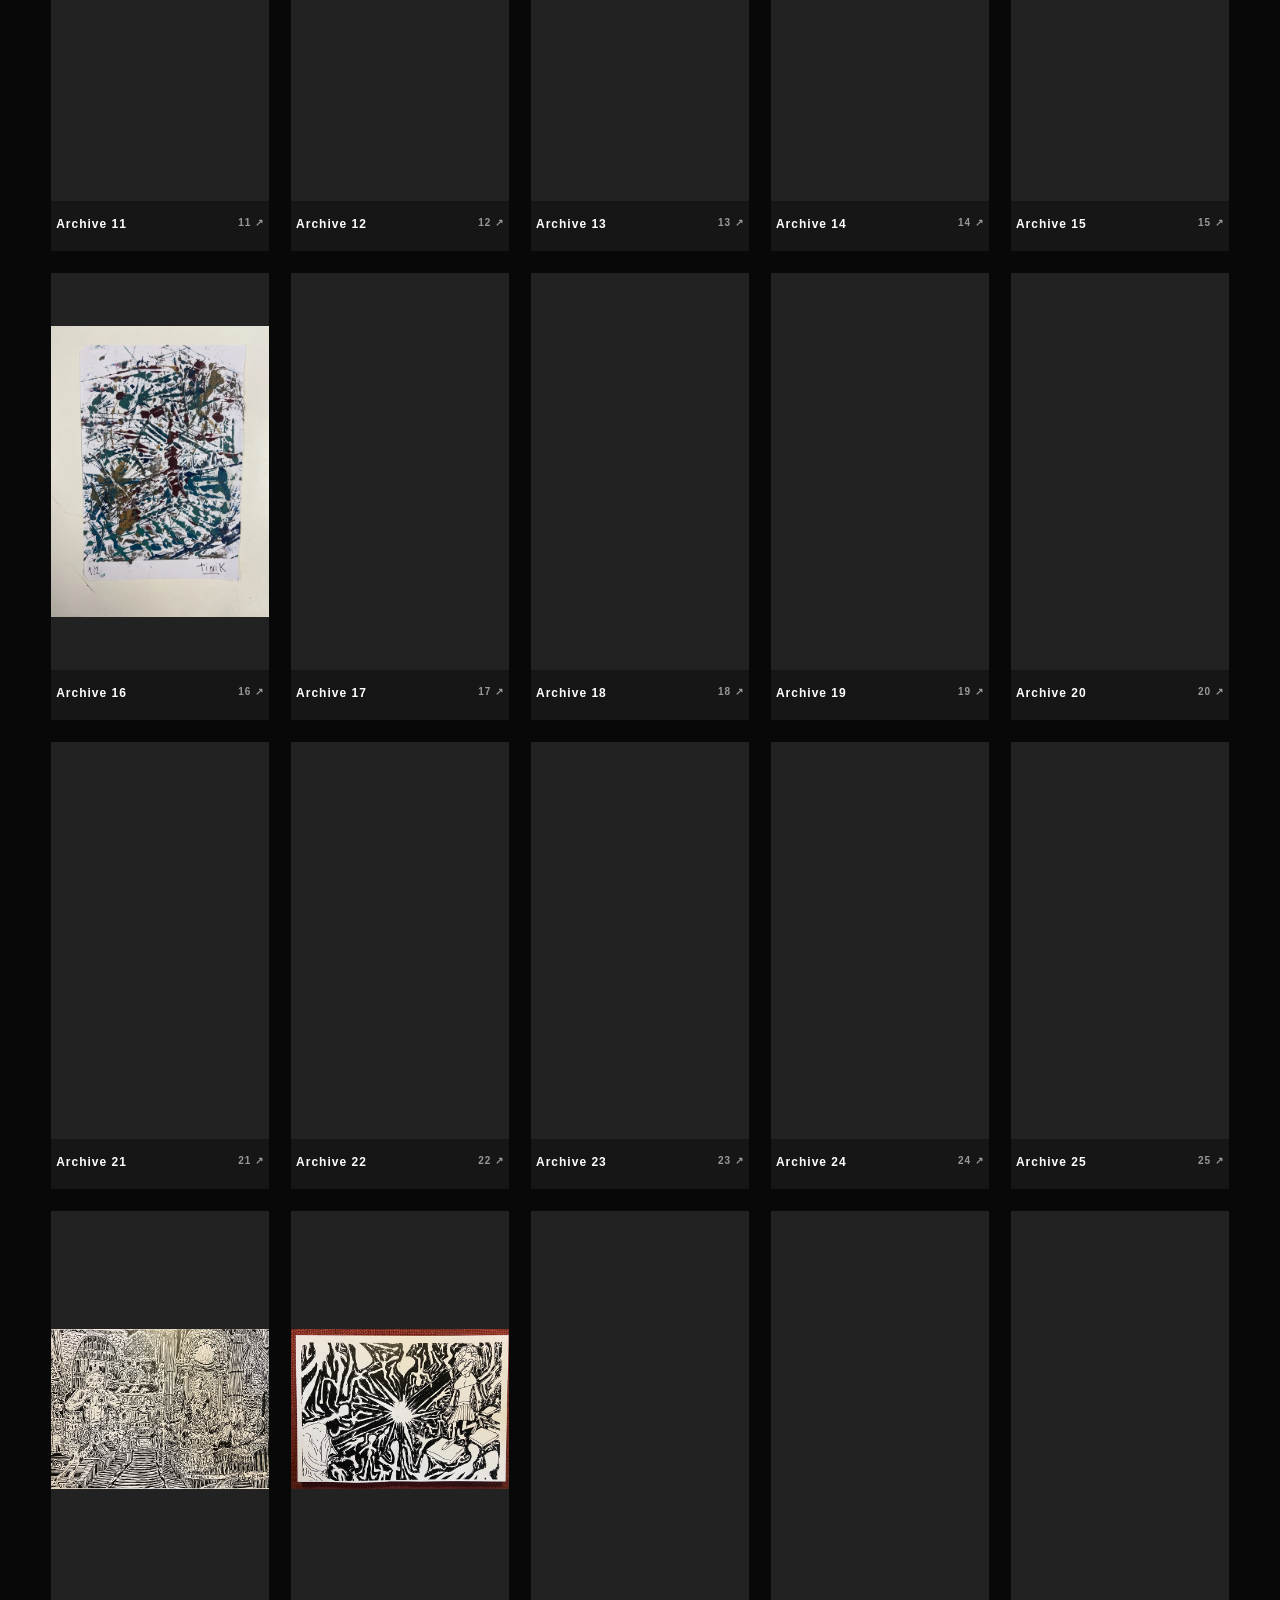
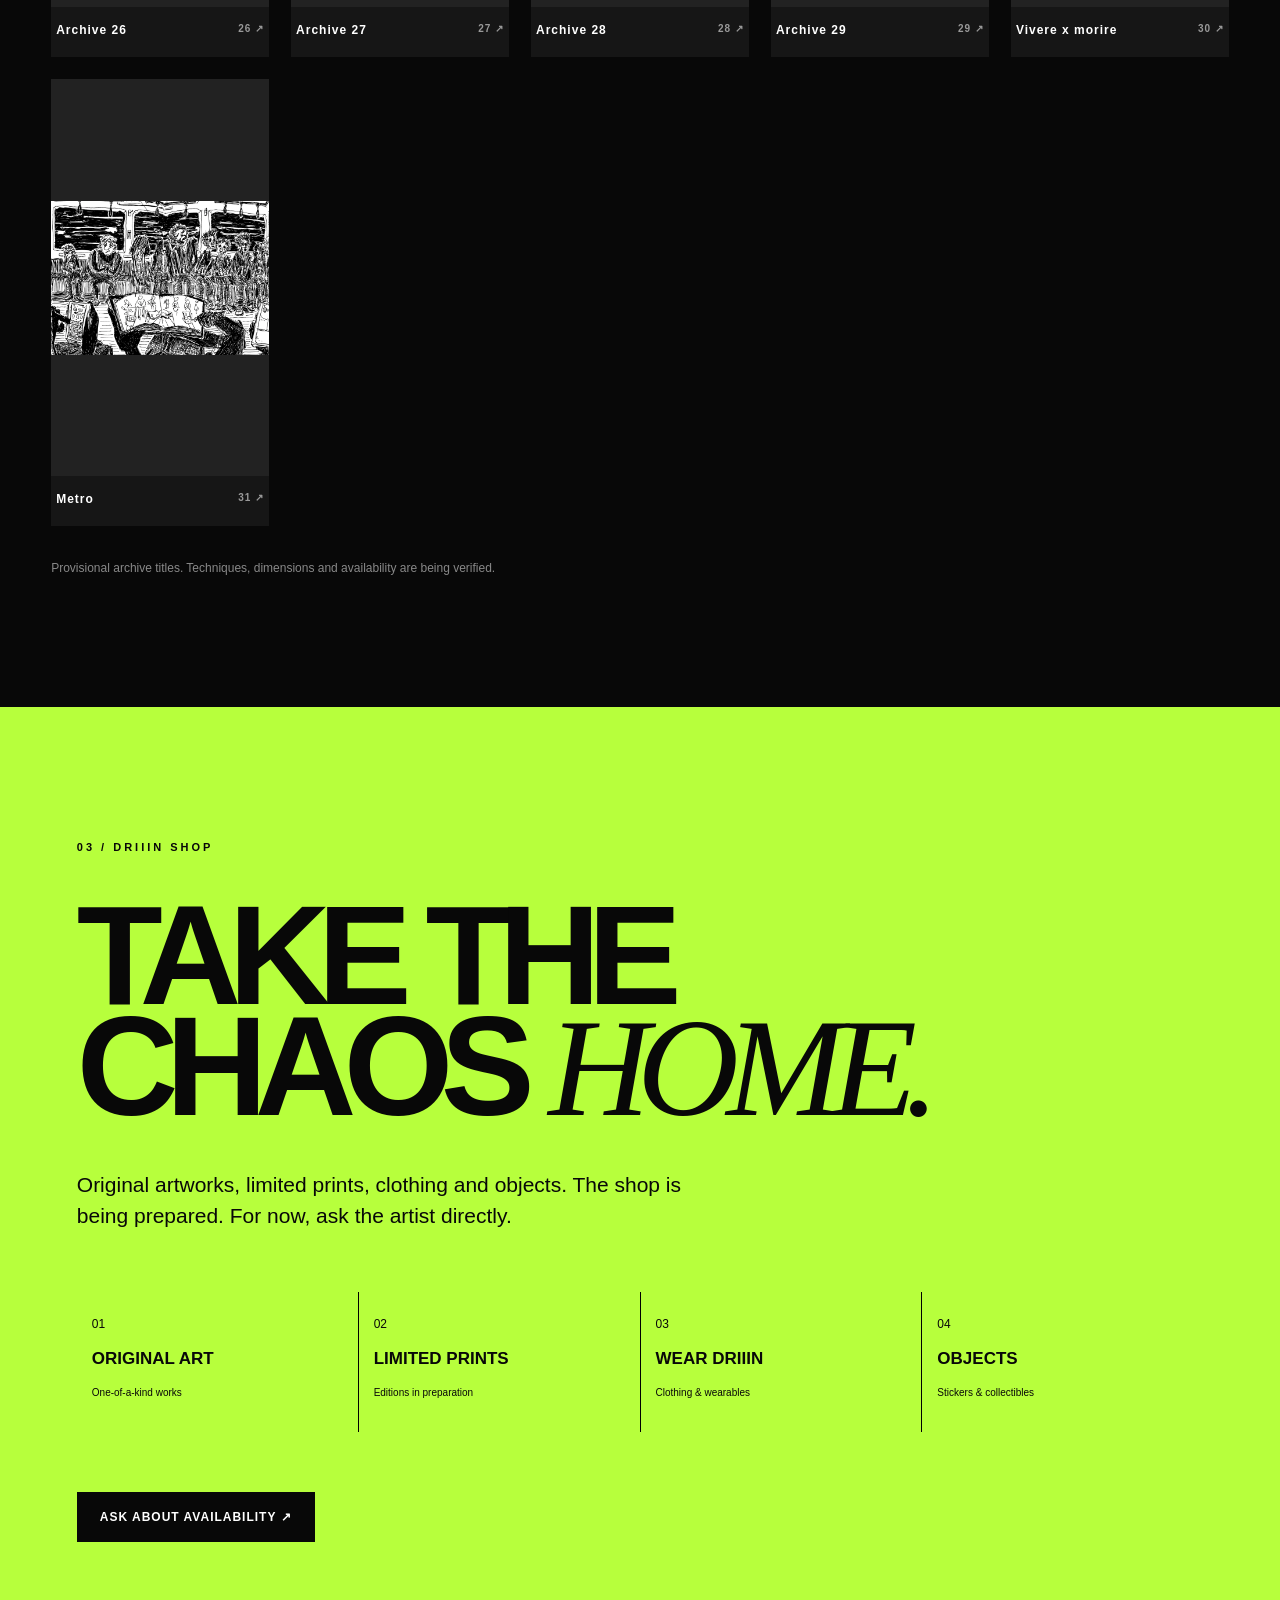
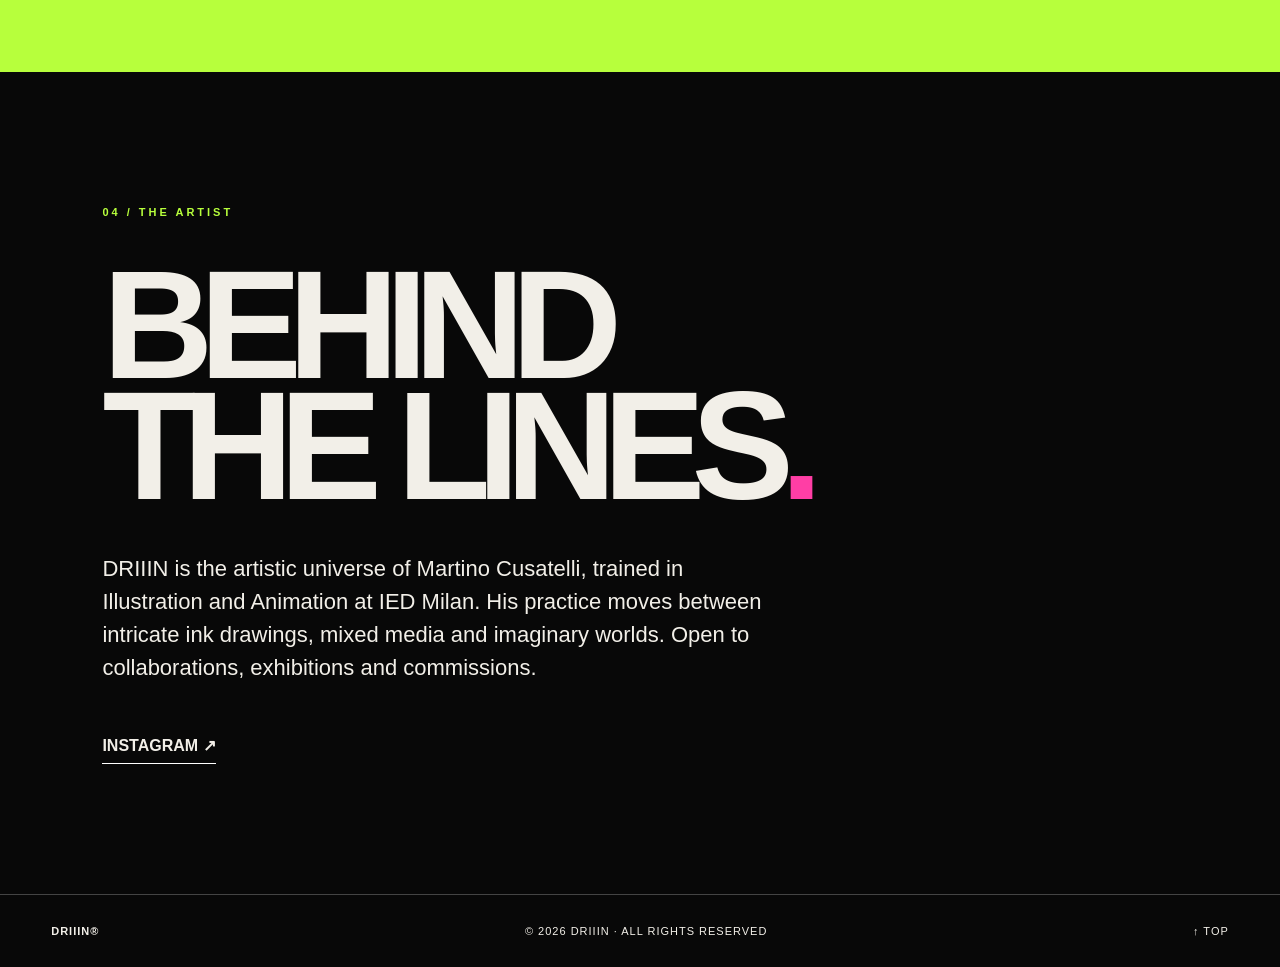
==== commit c7d51230: "Add files via upload" ====
--- a/    index.html.html
+++ b/    index.html.html
@@ -1,3 +1,5 @@
-<!doctype html><html lang="en"><head><meta charset="utf-8"><meta name="viewport" content="width=device-width,initial-scale=1"><meta name="theme-color" content="#080808"><meta name="description" content="DRIIIN — The Underground Museum. Explore the art of Martino Cusatelli."><title>DRIIIN® — The Underground Museum</title><link rel="stylesheet" href="style.css?v=20261024-6"></head><body><div class="grain" aria-hidden="true"></div><header><a href="#home" class="logo">DRIIIN<span>®</span></a><nav aria-label="Main navigation"><a href="#museum" data-i="museum">MUSEUM</a><a href="#world" data-i="world">WORLD</a><a href="#shop" data-i="shop">SHOP</a><a href="#artist" data-i="artist">ARTIST</a></nav><div class="tools"><button id="sound" aria-label="Play DRIIIN sound">♫ <span>SOUND OFF</span></button><button id="lang" aria-label="Change language">EN / <span>IT</span></button></div></header><main><section id="home" class="hero"><div class="hero-bg"></div><div class="hero-inner"><div class="tag">INDEPENDENT ART UNIVERSE · MILAN</div><h1>ENTER<br><i>THE</i><br>CHAOS<span>.</span></h1><p data-i="intro">A world to explore. Not just to look at.</p><div class="hero-actions"><a class="pill" href="#museum" data-i="enter">ENTER THE MUSEUM ↗</a><button class="outline" id="playIntro">♫ PLAY DRIIIN</button></div></div><div class="bottomline">DRIIIN WORLD / 001 <span>SCROLL TO EXPLORE ↓</span></div></section><section id="world" class="statement"><span class="kicker">01 / DRIIIN WORLD</span><h2>QUANTE<br><em>COSE.</em></h2><p data-i="statement">Impossible cities, intricate lines, characters and unexpected connections. A visual universe where every detail leads somewhere else.</p><div class="star">✳</div></section><section id="museum" class="museum"><div class="sectionhead"><div><span class="kicker">02 / THE UNDERGROUND MUSEUM</span><h2 data-i="collection">THE COLLECTION<span class="pink">.</span></h2></div><p data-i="catalogNote">Explore the first digital archive. Tap any work to see it up close.</p></div><div class="filters" role="group" aria-label="Artwork filters"><button class="selected" data-filter="all" data-i="all">ALL WORKS</button><button data-filter="ink" data-i="ink">BLACK & WHITE</button><button data-filter="color" data-i="color">COLOR WORLDS</button></div><div id="gallery" class="grid"></div><p class="footnote" data-i="archiveNote">Provisional archive titles. Techniques, dimensions and availability are being verified.</p></section><section id="shop" class="shop"><span class="kicker">03 / DRIIIN SHOP</span><h2>TAKE THE<br>CHAOS <em>HOME.</em></h2><p data-i="shopIntro">Original artworks, limited prints, clothing and objects. The shop is being prepared. For now, ask the artist directly.</p><div class="shopgrid"><div>01 <strong>ORIGINAL ART</strong><small data-i="originals">One-of-a-kind works</small></div><div>02 <strong>LIMITED PRINTS</strong><small data-i="prints">Editions in preparation</small></div><div>03 <strong>WEAR DRIIIN</strong><small data-i="wear">Clothing & wearables</small></div><div>04 <strong>OBJECTS</strong><small data-i="objects">Stickers & collectibles</small></div></div><a class="pill" href="https://www.instagram.com/driiin_/" target="_blank" rel="noopener" data-i="inquire">ASK ABOUT AVAILABILITY ↗</a></section><section id="artist" class="artist"><span class="kicker">04 / THE ARTIST</span><h2>BEHIND<br>THE LINES<span class="pink">.</span></h2><p data-i="bio">DRIIIN is the artistic universe of Martino Cusatelli, trained in Illustration and Animation at IED Milan. His practice moves between intricate ink drawings, mixed media and imaginary worlds. Open to collaborations, exhibitions and commissions.</p><a class="textlink" href="https://www.instagram.com/driiin_/" target="_blank" rel="noopener">INSTAGRAM ↗</a></section></main><footer><b>DRIIIN®</b><span>© <span id="year"></span> DRIIIN · ALL RIGHTS RESERVED</span><a href="#home">↑ TOP</a></footer><dialog id="detail"><button class="close" id="close" aria-label="Close artwork">×</button><div class="detailgrid"><div class="artview"><img id="detailImg" alt=""><div class="zoomhint" data-i="zoom">Tap image to zoom</div></div><div class="detailtext"><span class="kicker">DRIIIN / ARCHIVE <span id="num"></span></span><h3 id="title"></h3><p id="metadata"></p><p data-i="details">Further artwork details and prices are available on request.</p><a id="ask" class="pill" href="https://www.instagram.com/driiin_/" target="_blank" rel="noopener" data-i="request">REQUEST INFORMATION ↗</a><div class="stepper"><button id="prev" aria-label="Previous artwork">←</button><button id="next" aria-label="Next artwork">→</button></div></div></div></dialog><audio id="jingle" preload="none" src="driiin-sound.mp3"></audio><script>window.DRIIIN_ARTWORKS=[{"id": 1, "title": "Archive 01", "category": "color", "image": "art-01.webp", "original": "01461E80-A09A-49DC-A1F3-7ECC0C2B293F.jpeg", "technique": "", "year": "", "dimensions": "", "availability": "inquiry"}, {"id": 2, "title": "Archive 02", "category": "color", "image": "art-02.webp", "original": "15589A97-16FD-4D30-8E4F-261B4C621248.jpeg", "technique": "", "year": "", "dimensions": "", "availability": "inquiry"}, {"id": 3, "title": "Archive 03", "category": "color", "image": "art-03.webp", "original": "1849F50F-CFE6-4472-80D6-EA33E2349BBF.jpeg", "technique": "", "year": "", "dimensions": "", "availability": "inquiry"}, {"id": 4, "title": "Archive 04", "category": "color", "image": "art-04.webp", "original": "2A45CCDE-F2C4-4B19-A37C-AB3B18741DA5.jpeg", "technique": "", "year": "", "dimensions": "", "availability": "inquiry"}, {"id": 5, "title": "Archive 05", "category": "color", "image": "art-05.webp", "original": "3A668141-2BB8-4201-A182-6F9876087A46.jpeg", "technique": "", "year": "", "dimensions": "", "availability": "inquiry"}, {"id": 6, "title": "Archive 06", "category": "color", "image": "art-06.webp", "original": "3CA2579D-2363-48A7-B0E9-282DEDA83A84.jpeg", "technique": "", "year": "", "dimensions": "", "availability": "inquiry"}, {"id": 7, "title": "Archive 07", "category": "color", "image": "art-07.webp", "original": "4818CE60-5215-437A-B83F-4B86F040120C.jpeg", "technique": "", "year": "", "dimensions": "", "availability": "inquiry"}, {"id": 8, "title": "Archive 08", "category": "color", "image": "art-08.webp", "original": "49403DDF-6825-4950-B91B-EF2A3B9A677B.jpeg", "technique": "", "year": "", "dimensions": "", "availability": "inquiry"}, {"id": 9, "title": "Archive 09", "category": "ink", "image": "art-09.webp", "original": "4E324B72-64B9-40B7-A163-12F6ABF93A61.jpeg", "technique": "", "year": "", "dimensions": "", "availability": "inquiry"}, {"id": 10, "title": "Archive 10", "category": "color", "image": "art-10.webp", "original": "70CB17AB-9711-4CD8-B174-6B7F68FC3112.jpeg", "technique": "", "year": "", "dimensions": "", "availability": "inquiry"}, {"id": 11, "title": "Archive 11", "category": "color", "image": "art-11.webp", "original": "8B419786-0556-4CB0-A42B-AC85D5859063.jpeg", "technique": "", "year": "", "dimensions": "", "availability": "inquiry"}, {"id": 12, "title": "Archive 12", "category": "color", "image": "art-12.webp", "original": "9385DF15-B351-49D2-BA11-8AEBDB7E1658.jpeg", "technique": "", "year": "", "dimensions": "", "availability": "inquiry"}, {"id": 13, "title": "Archive 13", "category": "color", "image": "art-13.webp", "original": "9C0DFF2F-A540-42C7-A44C-5359DA389350.jpeg", "technique": "", "year": "", "dimensions": "", "availability": "inquiry"}, {"id": 14, "title": "Archive 14", "category": "color", "image": "art-14.webp", "original": "A1736DF0-56C3-40DA-8703-ED30B12191B4.jpeg", "technique": "", "year": "", "dimensions": "", "availability": "inquiry"}, {"id": 15, "title": "Archive 15", "category": "color", "image": "art-15.webp", "original": "B5F85359-D953-4E7F-84E5-17F805557622.jpeg", "technique": "", "year": "", "dimensions": "", "availability": "inquiry"}, {"id": 16, "title": "Archive 16", "category": "color", "image": "art-16.webp", "original": "BBC00F82-BF19-4C9A-B682-4AA2840668CF.jpeg", "technique": "", "year": "", "dimensions": "", "availability": "inquiry"}, {"id": 17, "title": "Archive 17", "category": "color", "image": "art-17.webp", "original": "CE661053-0B1A-40C5-B1D9-587DF91B3434.jpeg", "technique": "", "year": "", "dimensions": "", "availability": "inquiry"}, {"id": 18, "title": "Archive 18", "category": "ink", "image": "art-18.webp", "original": "D999A680-21AA-400E-8FDF-46FB6A39886C.png", "technique": "", "year": "", "dimensions": "", "availability": "inquiry"}, {"id": 19, "title": "Archive 19", "category": "color", "image": "art-19.webp", "original": "F0D96041-AD16-499F-924A-FD3024F1B871.jpeg", "technique": "", "year": "", "dimensions": "", "availability": "inquiry"}, {"id": 20, "title": "Archive 20", "category": "color", "image": "art-20.webp", "original": "F44DBEF2-5C2C-4DF4-91FA-69A1BA440836.jpeg", "technique": "", "year": "", "dimensions": "", "availability": "inquiry"}, {"id": 21, "title": "Archive 21", "category": "color", "image": "art-21.webp", "original": "F4F22984-D484-482C-A1AB-ACCEB38C86B2.jpeg", "technique": "", "year": "", "dimensions": "", "availability": "inquiry"}, {"id": 22, "title": "Archive 22", "category": "ink", "image": "art-22.webp", "original": "IMG_0127.jpeg", "technique": "", "year": "", "dimensions": "", "availability": "inquiry"}, {"id": 23, "title": "Archive 23", "category": "color", "image": "art-23.webp", "original": "IMG_0713.jpeg", "technique": "", "year": "", "dimensions": "", "availability": "inquiry"}, {"id": 24, "title": "Archive 24", "category": "color", "image": "art-24.webp", "original": "IMG_0839.jpeg", "technique": "", "year": "", "dimensions": "", "availability": "inquiry"}, {"id": 25, "title": "Archive 25", "category": "color", "image": "art-25.webp", "original": "IMG_0841.jpeg", "technique": "", "year": "", "dimensions": "", "availability": "inquiry"}, {"id": 26, "title": "Archive 26", "category": "color", "image": "art-26.webp", "original": "IMG_0842.jpeg", "technique": "", "year": "", "dimensions": "", "availability": "inquiry"}, {"id": 27, "title": "Archive 27", "category": "color", "image": "art-27.webp", "original": "IMG_0844.jpeg", "technique": "", "year": "", "dimensions": "", "availability": "inquiry"}, {"id": 28, "title": "Archive 28", "category": "color", "image": "art-28.webp", "original": "IMG_0845.jpeg", "technique": "", "year": "", "dimensions": "", "availability": "inquiry"}, {"id": 29, "title": "Archive 29", "category": "ink", "image": "art-29.webp", "original": "IMG_1060.png", "technique": "", "year": "", "dimensions": "", "availability": "inquiry"}, {"id": 30, "title": "Vivere x morire", "category": "color", "image": "art-30.webp", "original": "Vivere x morire.jpeg", "technique": "", "year": "", "dimensions": "", "availability": "inquiry"}, {"id": 31, "title": "Metro", "category": "color", "image": "art-31.webp", "original": "metro.jpeg", "technique": "", "year": "", "dimensions": "", "availability": "inquiry"}];</script><script>
-const T={en:{museum:'MUSEUM',world:'WORLD',shop:'SHOP',artist:'ARTIST',intro:'A world to explore. Not just to look at.',enter:'ENTER THE MUSEUM ↗',statement:'Impossible cities, intricate lines, characters and unexpected connections. A visual universe where every detail leads somewhere else.',collection:'THE COLLECTION<span class="pink">.</span>',catalogNote:'Explore the first digital archive. Tap any work to see it up close.',all:'ALL WORKS',ink:'BLACK & WHITE',color:'COLOR WORLDS',archiveNote:'Provisional archive titles. Techniques, dimensions and availability are being verified.',shopIntro:'Original artworks, limited prints, clothing and objects. The shop is being prepared. For now, ask the artist directly.',originals:'One-of-a-kind works',prints:'Editions in preparation',wear:'Clothing & wearables',objects:'Stickers & collectibles',inquire:'ASK ABOUT AVAILABILITY ↗',bio:'DRIIIN is the artistic universe of Martino Cusatelli, trained in Illustration and Animation at IED Milan. His practice moves between intricate ink drawings, mixed media and imaginary worlds. Open to collaborations, exhibitions and commissions.',zoom:'Tap image to zoom',details:'Further artwork details and prices are available on request.',request:'REQUEST INFORMATION ↗',pending:'Details being verified',sound:'SOUND OFF'},it:{museum:'MUSEO',world:'UNIVERSO',shop:'NEGOZIO',artist:'ARTISTA',intro:'Un mondo da esplorare. Non solo da guardare.',enter:'ENTRA NEL MUSEO ↗',statement:'Città impossibili, linee intricate, personaggi e connessioni inattese. Un universo visivo dove ogni dettaglio conduce altrove.',collection:'LA COLLEZIONE<span class="pink">.</span>',catalogNote:'Esplora il primo archivio digitale. Tocca un’opera per osservarla da vicino.',all:'TUTTE LE OPERE',ink:'BIANCO E NERO',color:'MONDI A COLORI',archiveNote:'Titoli provvisori dell’archivio. Tecniche, dimensioni e disponibilità sono da verificare.',shopIntro:'Opere originali, stampe limitate, abbigliamento e oggetti. Lo shop è in preparazione. Per ora contatta direttamente l’artista.',originals:'Opere uniche',prints:'Edizioni in preparazione',wear:'Abbigliamento e accessori',objects:'Sticker e oggetti',inquire:'CHIEDI DISPONIBILITÀ ↗',bio:'DRIIIN è l’universo artistico di Martino Cusatelli, formato in Illustrazione e Animazione allo IED di Milano. La sua ricerca attraversa disegni a penna intricati, tecniche miste e mondi immaginari. Disponibile per collaborazioni, mostre e commissioni.',zoom:'Tocca l’immagine per ingrandire',details:'Ulteriori dettagli e prezzi delle opere sono disponibili su richiesta.',request:'RICHIEDI INFORMAZIONI ↗',pending:'Dettagli da verificare',sound:'AUDIO SPENTO'}};let lang=localStorage.getItem('driiin-lang')==='it'?'it':'en',arts=[],filtered=[],current=0,filter='all';const $=s=>document.querySelector(s);function translate(){document.documentElement.lang=lang;document.querySelectorAll('[data-i]').forEach(e=>e.innerHTML=T[lang][e.dataset.i]);$('#lang').innerHTML=lang==='en'?'EN / <span>IT</span>':'<span>EN</span> / IT';$('#sound span').textContent=$('#jingle').paused?(lang==='en'?'SOUND OFF':'AUDIO SPENTO'):(lang==='en'?'SOUND ON':'AUDIO ATTIVO');render()}function render(){filtered=arts.filter(a=>filter==='all'||a.category===filter);$('#gallery').innerHTML='';filtered.forEach((a,i)=>{const b=document.createElement('button');b.className='card';b.innerHTML=`<div class="frame"><img loading="lazy" src="${a.image}" alt="DRIIIN artwork ${a.id}"></div><div class="caption"><span>${a.title.startsWith('Archive')&&lang==='it'?'Archivio '+String(a.id).padStart(2,'0'):a.title}</span><small>${String(a.id).padStart(2,'0')} ↗</small></div>`;b.onclick=()=>show(i);$('#gallery').appendChild(b)})}function show(i){current=(i+filtered.length)%filtered.length;const a=filtered[current];$('#detailImg').src=a.image;$('#detailImg').alt=a.title;$('#detailImg').classList.remove('zoomed');$('#num').textContent=String(a.id).padStart(2,'0');$('#title').textContent=a.title.startsWith('Archive')&&lang==='it'?'Archivio '+String(a.id).padStart(2,'0'):a.title;$('#metadata').textContent=T[lang].pending;translateDetail();$('#detail').showModal()}function translateDetail(){if(!filtered.length)return;const a=filtered[current];$('#metadata').textContent=T[lang].pending;$('#title').textContent=a.title.startsWith('Archive')&&lang==='it'?'Archivio '+String(a.id).padStart(2,'0'):a.title}$('#lang').onclick=()=>{lang=lang==='en'?'it':'en';localStorage.setItem('driiin-lang',lang);translate();if($('#detail').open)translateDetail()};document.querySelectorAll('[data-filter]').forEach(b=>b.onclick=()=>{filter=b.dataset.filter;document.querySelectorAll('[data-filter]').forEach(x=>x.classList.toggle('selected',x===b));render()});$('#close').onclick=()=>$('#detail').close();$('#detail').onclick=e=>{if(e.target===$('#detail'))$('#detail').close()};$('#prev').onclick=()=>show(current-1);$('#next').onclick=()=>show(current+1);$('#detailImg').onclick=e=>e.target.classList.toggle('zoomed');const audio=$('#jingle');function play(){audio.currentTime=0;audio.play().then(()=>{$('#sound span').textContent=lang==='en'?'SOUND ON':'AUDIO ATTIVO'}).catch(()=>{})}$('#sound').onclick=()=>{if(audio.paused)play();else{audio.pause();audio.currentTime=0;translate()}};$('#playIntro').onclick=play;audio.onended=()=>translate();$('#year').textContent=new Date().getFullYear();arts=window.DRIIIN_ARTWORKS||[];translate();
+<!doctype html><html lang="en"><head><meta charset="utf-8"><meta name="viewport" content="width=device-width,initial-scale=1"><meta name="theme-color" content="#080808"><meta name="description" content="DRIIIN — The Underground Museum. Explore the art of Martino Cusatelli."><title>DRIIIN® — The Underground Museum</title><style>*{box-sizing:border-box}html{scroll-behavior:smooth}body{margin:0;background:#080808;color:#f2efe8;font-family:Arial,Helvetica,sans-serif}button,a{font:inherit}a{color:inherit;text-decoration:none}button{cursor:pointer}.grain{position:fixed;inset:0;pointer-events:none;opacity:.12;z-index:10;background-image:url("data:image/svg+xml,%3Csvg viewBox='0 0 180 180' xmlns='http://www.w3.org/2000/svg'%3E%3Cfilter id='n'%3E%3CfeTurbulence type='fractalNoise' baseFrequency='.9' numOctaves='3' stitchTiles='stitch'/%3E%3C/filter%3E%3Crect width='100%25' height='100%25' filter='url(%23n)' opacity='.25'/%3E%3C/svg%3E")}header{height:76px;display:flex;align-items:center;justify-content:space-between;padding:0 4vw;position:sticky;top:0;background:#080808ed;z-index:20;border-bottom:1px solid #333}.logo{font-size:27px;font-weight:1000;letter-spacing:-2px}.logo span{font-size:11px;vertical-align:top;letter-spacing:0}nav{display:flex;gap:2.5vw;font-size:12px;font-weight:800;letter-spacing:1.5px}.tools{display:flex;gap:10px}.tools button{border:1px solid #555;background:transparent;color:#fff;padding:10px;font-size:11px;font-weight:800}.tools button span{color:#b7ff3c}.hero{min-height:calc(100svh - 76px);position:relative;display:flex;align-items:center;overflow:hidden}.hero-bg{position:absolute;inset:0;background:linear-gradient(90deg,#080808 5%,#080808aa 45%,#08080811 100%),url('HERO.webp') center/cover;filter:contrast(1.15);opacity:.9}.hero-inner{position:relative;padding:6vw;max-width:900px}.tag,.kicker{font-size:11px;letter-spacing:3px;font-weight:800;color:#b7ff3c}.hero h1{font-size:clamp(84px,14vw,220px);line-height:.76;letter-spacing:-.095em;margin:45px 0 30px;font-weight:1000}.hero h1 i{font-family:Georgia,serif;font-weight:400;letter-spacing:-.09em}.hero h1 span,.pink{color:#ff3ea5}.hero p{font-size:clamp(16px,2vw,25px);text-transform:uppercase;max-width:500px;font-weight:700}.hero-actions{display:flex;flex-wrap:wrap;gap:12px;margin-top:35px}.pill,.outline{display:inline-block;padding:17px 22px;border:1px solid #f2efe8;font-size:12px;font-weight:900;letter-spacing:1px}.pill{background:#f2efe8;color:#080808}.outline{background:transparent;color:#fff}.bottomline{position:absolute;bottom:24px;left:4vw;right:4vw;display:flex;justify-content:space-between;font-size:11px;letter-spacing:2px}.statement{padding:130px 8vw;position:relative;min-height:570px;background:#f2efe8;color:#080808;overflow:hidden}.statement .kicker{color:#b0005c}.statement h2,.shop h2,.artist h2{font-size:clamp(76px,12vw,175px);letter-spacing:-.09em;line-height:.79;margin:45px 0}.statement h2 em,.shop h2 em{font-family:Georgia,serif;font-weight:400}.statement p{max-width:570px;font-size:21px;line-height:1.5}.star{position:absolute;right:6vw;top:15%;font-size:clamp(120px,24vw,360px);color:#ff3ea5;transform:rotate(-20deg)}.museum{padding:120px 4vw}.sectionhead{display:flex;align-items:end;justify-content:space-between;gap:30px}.sectionhead h2{font-size:clamp(55px,8vw,120px);letter-spacing:-.08em;line-height:1;margin:30px 0}.sectionhead p{max-width:270px;color:#bbb;line-height:1.6}.filters{display:flex;flex-wrap:wrap;gap:9px;margin:35px 0}.filters button{background:transparent;color:#fff;border:1px solid #555;padding:12px 18px;font-size:11px;font-weight:800;letter-spacing:1px}.filters button.selected{background:#b7ff3c;color:#000;border-color:#b7ff3c}.grid{display:grid;grid-template-columns:repeat(3,minmax(0,1fr));gap:22px}.card{border:0;padding:0;background:#161616;text-align:left;color:#fff;overflow:hidden}.card .frame{height:clamp(240px,31vw,500px);overflow:hidden;background:#222;display:flex;align-items:center;justify-content:center}.card img{width:100%;height:100%;object-fit:cover;transition:transform .5s}.card:hover img{transform:scale(1.06)}.card .caption{padding:16px 5px 20px;display:flex;justify-content:space-between;font-size:12px;letter-spacing:1px;font-weight:800}.card .caption small{color:#999}.footnote{color:#888;font-size:12px;margin-top:35px}.shop{padding:130px 6vw;background:#b7ff3c;color:#080808}.shop .kicker{color:#080808}.shop h2{font-size:clamp(70px,11vw,160px)}.shop>p{max-width:650px;font-size:21px;line-height:1.5}.shopgrid{display:grid;grid-template-columns:repeat(4,1fr);gap:1px;background:#000;margin:60px 0}.shopgrid div{background:#b7ff3c;padding:25px 15px;min-height:140px;font-size:12px}.shopgrid strong,.shopgrid small{display:block;margin-top:18px}.shopgrid strong{font-size:17px}.shop .pill{background:#080808;color:#fff;border-color:#080808}.artist{padding:130px 8vw;min-height:650px}.artist p{max-width:680px;font-size:22px;line-height:1.5}.textlink{display:inline-block;margin-top:30px;border-bottom:1px solid #fff;padding-bottom:8px;font-weight:900}footer{border-top:1px solid #444;padding:30px 4vw;display:flex;justify-content:space-between;gap:20px;font-size:11px;letter-spacing:1px}dialog{background:#111;color:#fff;border:1px solid #555;width:min(1250px,96vw);max-height:94vh;padding:35px}dialog::backdrop{background:#000e}.close{position:absolute;right:12px;top:8px;color:#fff;background:transparent;border:0;font-size:35px;z-index:2}.detailgrid{display:grid;grid-template-columns:1.3fr 1fr;gap:35px}.artview{max-height:77vh;overflow:auto;background:#222;text-align:center}.artview img{width:100%;height:auto;display:block;cursor:zoom-in}.artview img.zoomed{width:180%;max-width:none;cursor:zoom-out}.zoomhint{font-size:11px;color:#aaa;padding:8px}.detailtext{padding:25px 12px}.detailtext h3{font-size:clamp(36px,5vw,70px);line-height:.9;letter-spacing:-.06em}.detailtext p{line-height:1.7;color:#ccc}.stepper{display:flex;gap:15px;margin-top:50px}.stepper button{background:#222;color:#fff;border:1px solid #777;padding:12px 24px;font-size:20px}@media(max-width:800px){header{height:auto;min-height:72px;flex-wrap:wrap;padding:12px 4vw;gap:14px}nav{order:3;width:100%;justify-content:space-between;gap:8px}nav a{font-size:10px}.hero{min-height:75svh}.hero-bg{background:linear-gradient(90deg,#080808d9,#08080855),url('HERO.webp') center/cover}.hero h1{font-size:clamp(75px,17vw,130px)}.statement{padding:85px 6vw}.star{opacity:.18}.sectionhead{display:block}.grid{grid-template-columns:repeat(2,1fr);gap:10px}.card .frame{height:42vw}.shopgrid{grid-template-columns:repeat(2,1fr)}.detailgrid{grid-template-columns:1fr}.artview{max-height:45vh}.artist,.shop,.museum{padding:75px 5vw}dialog{padding:20px}.bottomline{font-size:9px}}@media(max-width:450px){.grid{grid-template-columns:1fr}.card .frame{height:90vw}.logo{font-size:23px}.tools button{font-size:10px;padding:8px}.hero h1{font-size:19vw}.shopgrid strong{font-size:13px}footer{flex-wrap:wrap}}@media(prefers-reduced-motion:reduce){html{scroll-behavior:auto}.card img{transition:none}}
+.grid{display:grid!important;grid-template-columns:repeat(auto-fit,minmax(210px,1fr))!important;gap:22px!important;height:auto!important;overflow:visible!important}.grid .card{display:block!important;visibility:visible!important;opacity:1!important;position:relative!important;transform:none!important}.grid .frame{min-height:180px}.grid .frame img{display:block!important;width:100%!important;height:auto!important;max-height:460px;object-fit:contain!important;opacity:1!important;visibility:visible!important}
+</style></head><body><div class="grain" aria-hidden="true"></div><header><a href="#home" class="logo">DRIIIN<span>®</span></a><nav aria-label="Main navigation"><a href="#museum" data-i="museum">MUSEUM</a><a href="#world" data-i="world">WORLD</a><a href="#shop" data-i="shop">SHOP</a><a href="#artist" data-i="artist">ARTIST</a></nav><div class="tools"><button id="sound" aria-label="Play DRIIIN sound">♫ <span>SOUND OFF</span></button><button id="lang" aria-label="Change language">EN / <span>IT</span></button></div></header><main><section id="home" class="hero"><div class="hero-bg"></div><div class="hero-inner"><div class="tag">INDEPENDENT ART UNIVERSE · MILAN</div><h1>ENTER<br><i>THE</i><br>CHAOS<span>.</span></h1><p data-i="intro">A world to explore. Not just to look at.</p><div class="hero-actions"><a class="pill" href="#museum" data-i="enter">ENTER THE MUSEUM ↗</a><button class="outline" id="playIntro">♫ PLAY DRIIIN</button></div></div><div class="bottomline">DRIIIN WORLD / 001 <span>SCROLL TO EXPLORE ↓</span></div></section><section id="world" class="statement"><span class="kicker">01 / DRIIIN WORLD</span><h2>QUANTE<br><em>COSE.</em></h2><p data-i="statement">Impossible cities, intricate lines, characters and unexpected connections. A visual universe where every detail leads somewhere else.</p><div class="star">✳</div></section><section id="museum" class="museum"><div class="sectionhead"><div><span class="kicker">02 / THE UNDERGROUND MUSEUM</span><h2 data-i="collection">THE COLLECTION<span class="pink">.</span></h2></div><p data-i="catalogNote">Explore the first digital archive. Tap any work to see it up close.</p></div><div class="filters" role="group" aria-label="Artwork filters"><button class="selected" data-filter="all" data-i="all">ALL WORKS</button><button data-filter="ink" data-i="ink">BLACK & WHITE</button><button data-filter="color" data-i="color">COLOR WORLDS</button></div><p id="galleryCount" style="font:700 13px system-ui;color:#b7ff3c;margin:16px 0">31 WORKS IN THE ARCHIVE</p><div id="gallery" class="grid"></div><p class="footnote" data-i="archiveNote">Provisional archive titles. Techniques, dimensions and availability are being verified.</p></section><section id="shop" class="shop"><span class="kicker">03 / DRIIIN SHOP</span><h2>TAKE THE<br>CHAOS <em>HOME.</em></h2><p data-i="shopIntro">Original artworks, limited prints, clothing and objects. The shop is being prepared. For now, ask the artist directly.</p><div class="shopgrid"><div>01 <strong>ORIGINAL ART</strong><small data-i="originals">One-of-a-kind works</small></div><div>02 <strong>LIMITED PRINTS</strong><small data-i="prints">Editions in preparation</small></div><div>03 <strong>WEAR DRIIIN</strong><small data-i="wear">Clothing & wearables</small></div><div>04 <strong>OBJECTS</strong><small data-i="objects">Stickers & collectibles</small></div></div><a class="pill" href="https://www.instagram.com/driiin_/" target="_blank" rel="noopener" data-i="inquire">ASK ABOUT AVAILABILITY ↗</a></section><section id="artist" class="artist"><span class="kicker">04 / THE ARTIST</span><h2>BEHIND<br>THE LINES<span class="pink">.</span></h2><p data-i="bio">DRIIIN is the artistic universe of Martino Cusatelli, trained in Illustration and Animation at IED Milan. His practice moves between intricate ink drawings, mixed media and imaginary worlds. Open to collaborations, exhibitions and commissions.</p><a class="textlink" href="https://www.instagram.com/driiin_/" target="_blank" rel="noopener">INSTAGRAM ↗</a></section></main><footer><b>DRIIIN®</b><span>© <span id="year"></span> DRIIIN · ALL RIGHTS RESERVED</span><a href="#home">↑ TOP</a></footer><dialog id="detail"><button class="close" id="close" aria-label="Close artwork">×</button><div class="detailgrid"><div class="artview"><img id="detailImg" alt=""><div class="zoomhint" data-i="zoom">Tap image to zoom</div></div><div class="detailtext"><span class="kicker">DRIIIN / ARCHIVE <span id="num"></span></span><h3 id="title"></h3><p id="metadata"></p><p data-i="details">Further artwork details and prices are available on request.</p><a id="ask" class="pill" href="https://www.instagram.com/driiin_/" target="_blank" rel="noopener" data-i="request">REQUEST INFORMATION ↗</a><div class="stepper"><button id="prev" aria-label="Previous artwork">←</button><button id="next" aria-label="Next artwork">→</button></div></div></div></dialog><audio id="jingle" preload="none" src="driiin-sound.mp3"></audio><script>window.DRIIIN_ARTWORKS=[{"id": 1, "title": "Archive 01", "category": "color", "image": "art-01.webp", "original": "01461E80-A09A-49DC-A1F3-7ECC0C2B293F.jpeg", "technique": "", "year": "", "dimensions": "", "availability": "inquiry"}, {"id": 2, "title": "Archive 02", "category": "color", "image": "art-02.webp", "original": "15589A97-16FD-4D30-8E4F-261B4C621248.jpeg", "technique": "", "year": "", "dimensions": "", "availability": "inquiry"}, {"id": 3, "title": "Archive 03", "category": "color", "image": "art-03.webp", "original": "1849F50F-CFE6-4472-80D6-EA33E2349BBF.jpeg", "technique": "", "year": "", "dimensions": "", "availability": "inquiry"}, {"id": 4, "title": "Archive 04", "category": "color", "image": "art-04.webp", "original": "2A45CCDE-F2C4-4B19-A37C-AB3B18741DA5.jpeg", "technique": "", "year": "", "dimensions": "", "availability": "inquiry"}, {"id": 5, "title": "Archive 05", "category": "color", "image": "art-05.webp", "original": "3A668141-2BB8-4201-A182-6F9876087A46.jpeg", "technique": "", "year": "", "dimensions": "", "availability": "inquiry"}, {"id": 6, "title": "Archive 06", "category": "color", "image": "art-06.webp", "original": "3CA2579D-2363-48A7-B0E9-282DEDA83A84.jpeg", "technique": "", "year": "", "dimensions": "", "availability": "inquiry"}, {"id": 7, "title": "Archive 07", "category": "color", "image": "art-07.webp", "original": "4818CE60-5215-437A-B83F-4B86F040120C.jpeg", "technique": "", "year": "", "dimensions": "", "availability": "inquiry"}, {"id": 8, "title": "Archive 08", "category": "color", "image": "art-08.webp", "original": "49403DDF-6825-4950-B91B-EF2A3B9A677B.jpeg", "technique": "", "year": "", "dimensions": "", "availability": "inquiry"}, {"id": 9, "title": "Archive 09", "category": "ink", "image": "art-09.webp", "original": "4E324B72-64B9-40B7-A163-12F6ABF93A61.jpeg", "technique": "", "year": "", "dimensions": "", "availability": "inquiry"}, {"id": 10, "title": "Archive 10", "category": "color", "image": "art-10.webp", "original": "70CB17AB-9711-4CD8-B174-6B7F68FC3112.jpeg", "technique": "", "year": "", "dimensions": "", "availability": "inquiry"}, {"id": 11, "title": "Archive 11", "category": "color", "image": "art-11.webp", "original": "8B419786-0556-4CB0-A42B-AC85D5859063.jpeg", "technique": "", "year": "", "dimensions": "", "availability": "inquiry"}, {"id": 12, "title": "Archive 12", "category": "color", "image": "art-12.webp", "original": "9385DF15-B351-49D2-BA11-8AEBDB7E1658.jpeg", "technique": "", "year": "", "dimensions": "", "availability": "inquiry"}, {"id": 13, "title": "Archive 13", "category": "color", "image": "art-13.webp", "original": "9C0DFF2F-A540-42C7-A44C-5359DA389350.jpeg", "technique": "", "year": "", "dimensions": "", "availability": "inquiry"}, {"id": 14, "title": "Archive 14", "category": "color", "image": "art-14.webp", "original": "A1736DF0-56C3-40DA-8703-ED30B12191B4.jpeg", "technique": "", "year": "", "dimensions": "", "availability": "inquiry"}, {"id": 15, "title": "Archive 15", "category": "color", "image": "art-15.webp", "original": "B5F85359-D953-4E7F-84E5-17F805557622.jpeg", "technique": "", "year": "", "dimensions": "", "availability": "inquiry"}, {"id": 16, "title": "Archive 16", "category": "color", "image": "art-16.webp", "original": "BBC00F82-BF19-4C9A-B682-4AA2840668CF.jpeg", "technique": "", "year": "", "dimensions": "", "availability": "inquiry"}, {"id": 17, "title": "Archive 17", "category": "color", "image": "art-17.webp", "original": "CE661053-0B1A-40C5-B1D9-587DF91B3434.jpeg", "technique": "", "year": "", "dimensions": "", "availability": "inquiry"}, {"id": 18, "title": "Archive 18", "category": "ink", "image": "art-18.webp", "original": "D999A680-21AA-400E-8FDF-46FB6A39886C.png", "technique": "", "year": "", "dimensions": "", "availability": "inquiry"}, {"id": 19, "title": "Archive 19", "category": "color", "image": "art-19.webp", "original": "F0D96041-AD16-499F-924A-FD3024F1B871.jpeg", "technique": "", "year": "", "dimensions": "", "availability": "inquiry"}, {"id": 20, "title": "Archive 20", "category": "color", "image": "art-20.webp", "original": "F44DBEF2-5C2C-4DF4-91FA-69A1BA440836.jpeg", "technique": "", "year": "", "dimensions": "", "availability": "inquiry"}, {"id": 21, "title": "Archive 21", "category": "color", "image": "art-21.webp", "original": "F4F22984-D484-482C-A1AB-ACCEB38C86B2.jpeg", "technique": "", "year": "", "dimensions": "", "availability": "inquiry"}, {"id": 22, "title": "Archive 22", "category": "ink", "image": "art-22.webp", "original": "IMG_0127.jpeg", "technique": "", "year": "", "dimensions": "", "availability": "inquiry"}, {"id": 23, "title": "Archive 23", "category": "color", "image": "art-23.webp", "original": "IMG_0713.jpeg", "technique": "", "year": "", "dimensions": "", "availability": "inquiry"}, {"id": 24, "title": "Archive 24", "category": "color", "image": "art-24.webp", "original": "IMG_0839.jpeg", "technique": "", "year": "", "dimensions": "", "availability": "inquiry"}, {"id": 25, "title": "Archive 25", "category": "color", "image": "art-25.webp", "original": "IMG_0841.jpeg", "technique": "", "year": "", "dimensions": "", "availability": "inquiry"}, {"id": 26, "title": "Archive 26", "category": "color", "image": "art-26.webp", "original": "IMG_0842.jpeg", "technique": "", "year": "", "dimensions": "", "availability": "inquiry"}, {"id": 27, "title": "Archive 27", "category": "color", "image": "art-27.webp", "original": "IMG_0844.jpeg", "technique": "", "year": "", "dimensions": "", "availability": "inquiry"}, {"id": 28, "title": "Archive 28", "category": "color", "image": "art-28.webp", "original": "IMG_0845.jpeg", "technique": "", "year": "", "dimensions": "", "availability": "inquiry"}, {"id": 29, "title": "Archive 29", "category": "ink", "image": "art-29.webp", "original": "IMG_1060.png", "technique": "", "year": "", "dimensions": "", "availability": "inquiry"}, {"id": 30, "title": "Vivere x morire", "category": "color", "image": "art-30.webp", "original": "Vivere x morire.jpeg", "technique": "", "year": "", "dimensions": "", "availability": "inquiry"}, {"id": 31, "title": "Metro", "category": "color", "image": "art-31.webp", "original": "metro.jpeg", "technique": "", "year": "", "dimensions": "", "availability": "inquiry"}];</script><script>
+const T={en:{museum:'MUSEUM',world:'WORLD',shop:'SHOP',artist:'ARTIST',intro:'A world to explore. Not just to look at.',enter:'ENTER THE MUSEUM ↗',statement:'Impossible cities, intricate lines, characters and unexpected connections. A visual universe where every detail leads somewhere else.',collection:'THE COLLECTION<span class="pink">.</span>',catalogNote:'Explore the first digital archive. Tap any work to see it up close.',all:'ALL WORKS',ink:'BLACK & WHITE',color:'COLOR WORLDS',archiveNote:'Provisional archive titles. Techniques, dimensions and availability are being verified.',shopIntro:'Original artworks, limited prints, clothing and objects. The shop is being prepared. For now, ask the artist directly.',originals:'One-of-a-kind works',prints:'Editions in preparation',wear:'Clothing & wearables',objects:'Stickers & collectibles',inquire:'ASK ABOUT AVAILABILITY ↗',bio:'DRIIIN is the artistic universe of Martino Cusatelli, trained in Illustration and Animation at IED Milan. His practice moves between intricate ink drawings, mixed media and imaginary worlds. Open to collaborations, exhibitions and commissions.',zoom:'Tap image to zoom',details:'Further artwork details and prices are available on request.',request:'REQUEST INFORMATION ↗',pending:'Details being verified',sound:'SOUND OFF'},it:{museum:'MUSEO',world:'UNIVERSO',shop:'NEGOZIO',artist:'ARTISTA',intro:'Un mondo da esplorare. Non solo da guardare.',enter:'ENTRA NEL MUSEO ↗',statement:'Città impossibili, linee intricate, personaggi e connessioni inattese. Un universo visivo dove ogni dettaglio conduce altrove.',collection:'LA COLLEZIONE<span class="pink">.</span>',catalogNote:'Esplora il primo archivio digitale. Tocca un’opera per osservarla da vicino.',all:'TUTTE LE OPERE',ink:'BIANCO E NERO',color:'MONDI A COLORI',archiveNote:'Titoli provvisori dell’archivio. Tecniche, dimensioni e disponibilità sono da verificare.',shopIntro:'Opere originali, stampe limitate, abbigliamento e oggetti. Lo shop è in preparazione. Per ora contatta direttamente l’artista.',originals:'Opere uniche',prints:'Edizioni in preparazione',wear:'Abbigliamento e accessori',objects:'Sticker e oggetti',inquire:'CHIEDI DISPONIBILITÀ ↗',bio:'DRIIIN è l’universo artistico di Martino Cusatelli, formato in Illustrazione e Animazione allo IED di Milano. La sua ricerca attraversa disegni a penna intricati, tecniche miste e mondi immaginari. Disponibile per collaborazioni, mostre e commissioni.',zoom:'Tocca l’immagine per ingrandire',details:'Ulteriori dettagli e prezzi delle opere sono disponibili su richiesta.',request:'RICHIEDI INFORMAZIONI ↗',pending:'Dettagli da verificare',sound:'AUDIO SPENTO'}};let lang=localStorage.getItem('driiin-lang')==='it'?'it':'en',arts=[],filtered=[],current=0,filter='all';const $=s=>document.querySelector(s);function translate(){document.documentElement.lang=lang;document.querySelectorAll('[data-i]').forEach(e=>e.innerHTML=T[lang][e.dataset.i]);$('#lang').innerHTML=lang==='en'?'EN / <span>IT</span>':'<span>EN</span> / IT';$('#sound span').textContent=$('#jingle').paused?(lang==='en'?'SOUND OFF':'AUDIO SPENTO'):(lang==='en'?'SOUND ON':'AUDIO ATTIVO');render()}function render(){filtered=arts.filter(a=>filter==='all'||a.category===filter);$('#gallery').innerHTML='';$('#galleryCount').textContent=filtered.length+' WORKS IN THE ARCHIVE';filtered.forEach((a,i)=>{const b=document.createElement('button');b.className='card';b.innerHTML=`<div class="frame"><img loading="eager" decoding="async" src="${a.image}" onerror="this.style.opacity='0.2';this.alt='Image unavailable: ${a.image}'" alt="DRIIIN artwork ${a.id}"></div><div class="caption"><span>${a.title.startsWith('Archive')&&lang==='it'?'Archivio '+String(a.id).padStart(2,'0'):a.title}</span><small>${String(a.id).padStart(2,'0')} ↗</small></div>`;b.onclick=()=>show(i);$('#gallery').appendChild(b)})}function show(i){current=(i+filtered.length)%filtered.length;const a=filtered[current];$('#detailImg').src=a.image;$('#detailImg').alt=a.title;$('#detailImg').classList.remove('zoomed');$('#num').textContent=String(a.id).padStart(2,'0');$('#title').textContent=a.title.startsWith('Archive')&&lang==='it'?'Archivio '+String(a.id).padStart(2,'0'):a.title;$('#metadata').textContent=T[lang].pending;translateDetail();$('#detail').showModal()}function translateDetail(){if(!filtered.length)return;const a=filtered[current];$('#metadata').textContent=T[lang].pending;$('#title').textContent=a.title.startsWith('Archive')&&lang==='it'?'Archivio '+String(a.id).padStart(2,'0'):a.title}$('#lang').onclick=()=>{lang=lang==='en'?'it':'en';localStorage.setItem('driiin-lang',lang);translate();if($('#detail').open)translateDetail()};document.querySelectorAll('[data-filter]').forEach(b=>b.onclick=()=>{filter=b.dataset.filter;document.querySelectorAll('[data-filter]').forEach(x=>x.classList.toggle('selected',x===b));render()});$('#close').onclick=()=>$('#detail').close();$('#detail').onclick=e=>{if(e.target===$('#detail'))$('#detail').close()};$('#prev').onclick=()=>show(current-1);$('#next').onclick=()=>show(current+1);$('#detailImg').onclick=e=>e.target.classList.toggle('zoomed');const audio=$('#jingle');function play(){audio.currentTime=0;audio.play().then(()=>{$('#sound span').textContent=lang==='en'?'SOUND ON':'AUDIO ATTIVO'}).catch(()=>{})}$('#sound').onclick=()=>{if(audio.paused)play();else{audio.pause();audio.currentTime=0;translate()}};$('#playIntro').onclick=play;audio.onended=()=>translate();$('#year').textContent=new Date().getFullYear();arts=window.DRIIIN_ARTWORKS||[];translate();
 </script></body></html>
